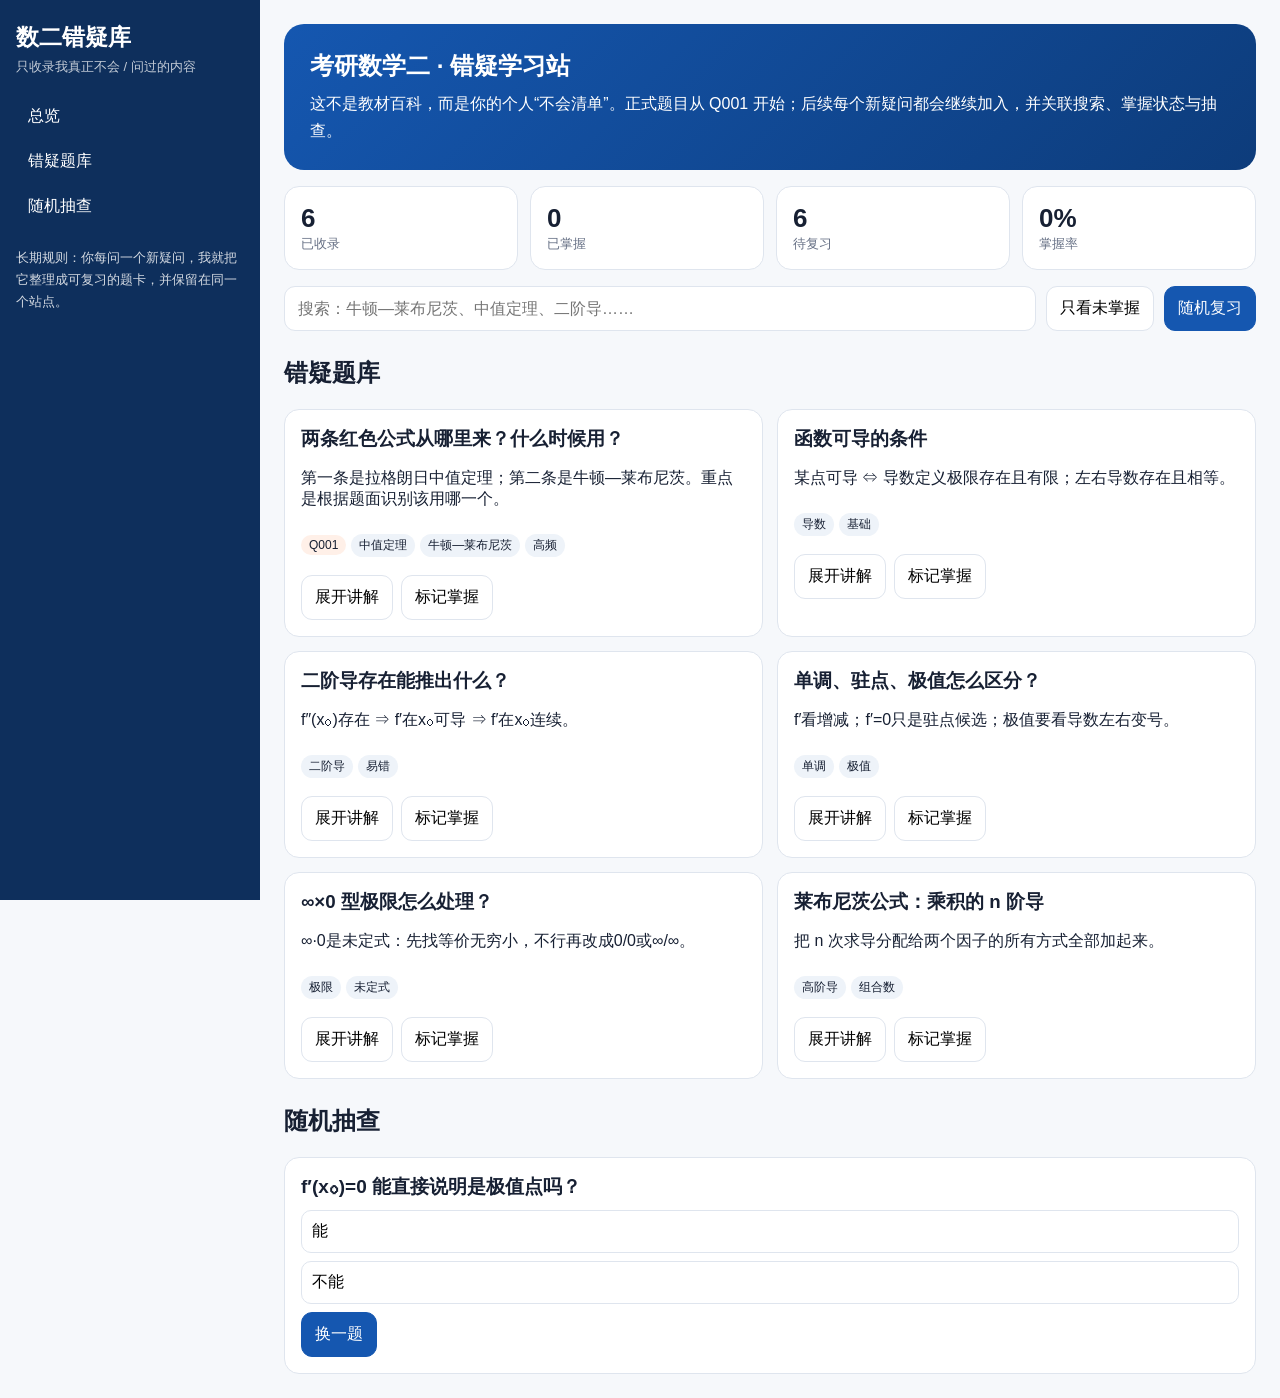
==== math2-study-site/index.html @ a8d58d40 "Add Math II study site: index.html" ====
<!doctype html>
<html lang="zh-CN">
<head>
<meta charset="utf-8">
<meta name="viewport" content="width=device-width,initial-scale=1">
<title>数二错疑库｜考研数学二</title>
<style>
:root{--bg:#f6f8fb;--card:#fff;--ink:#172033;--muted:#667085;--line:#dfe5ee;--blue:#1557b0;--blue2:#0d3c7b;--green:#167a55;--warn:#fff7e8}
*{box-sizing:border-box}html{scroll-behavior:smooth}body{margin:0;background:var(--bg);color:var(--ink);font-family:-apple-system,BlinkMacSystemFont,"Segoe UI","PingFang SC","Microsoft YaHei",Arial,sans-serif}
button,input{font:inherit}.app{display:grid;grid-template-columns:260px 1fr;min-height:100vh}.side{background:#0e2f5c;color:#fff;padding:22px 16px;position:sticky;top:0;height:100vh}
.brand{font-size:23px;font-weight:900}.sub{opacity:.75;font-size:13px;margin:5px 0 20px}.nav{display:block;width:100%;border:0;border-radius:10px;padding:10px 12px;margin:4px 0;background:transparent;color:#fff;text-align:left;cursor:pointer}.nav:hover{background:#ffffff18}
.main{max-width:1180px;width:100%;padding:24px;margin:auto}.hero{background:linear-gradient(135deg,var(--blue),var(--blue2));color:#fff;padding:26px;border-radius:20px}.hero h1{margin:0 0 8px}.hero p{margin:0;line-height:1.7}
.stats{display:grid;grid-template-columns:repeat(4,1fr);gap:12px;margin:16px 0}.stat,.card,.quiz{background:#fff;border:1px solid var(--line);border-radius:15px;padding:16px}.stat b{display:block;font-size:26px}.stat span,.muted{color:var(--muted);font-size:13px}
.tools{display:grid;grid-template-columns:1fr auto auto;gap:10px;margin:16px 0}.search,.btn{border:1px solid var(--line);border-radius:11px;background:#fff;padding:11px 13px}.btn{cursor:pointer}.btn.primary{background:var(--blue);color:#fff;border-color:var(--blue)}
.grid{display:grid;grid-template-columns:repeat(2,minmax(0,1fr));gap:14px}.card h3{margin:0 0 8px}.badge{display:inline-block;padding:3px 8px;margin:8px 5px 8px 0;border-radius:999px;background:#eef3f9;font-size:12px}.badge.q{background:#fff0e8}.detail{display:none;border-top:1px dashed var(--line);margin-top:12px;padding-top:12px;line-height:1.75}.detail.open{display:block}
.formula{background:#fbfcfe;border:1px solid var(--line);border-radius:11px;padding:13px;text-align:center;font-family:"Times New Roman",serif;font-size:21px;margin:10px 0;overflow:auto}.call{background:#f8fafc;border:1px solid var(--line);border-radius:11px;padding:12px;margin:10px 0}.exam{background:var(--warn)}
.actions{display:flex;gap:8px;flex-wrap:wrap;margin-top:10px}.mastered{border-color:#a9d7c4;background:#eef9f4}.section{margin-top:26px}.quizopt{display:block;width:100%;text-align:left;margin:8px 0;padding:10px;border:1px solid var(--line);border-radius:10px;background:#fff}.good{background:#eef9f4!important}.bad{background:#fff0ef!important}.hide{display:none}
@media(max-width:900px){.app{grid-template-columns:1fr}.side{position:relative;height:auto}.grid{grid-template-columns:1fr}.stats{grid-template-columns:repeat(2,1fr)}.tools{grid-template-columns:1fr 1fr}.search{grid-column:1/-1}}
</style>
</head>
<body>
<div class="app">
<aside class="side">
<div class="brand">数二错疑库</div>
<div class="sub">只收录我真正不会 / 问过的内容</div>
<button class="nav" onclick="go('top')">总览</button>
<button class="nav" onclick="go('bank')">错疑题库</button>
<button class="nav" onclick="go('quiz')">随机抽查</button>
<div style="margin-top:20px;font-size:13px;line-height:1.7;opacity:.82">长期规则：你每问一个新疑问，我就把它整理成可复习的题卡，并保留在同一个站点。</div>
</aside>
<main class="main">
<section id="top" class="hero">
<h1>考研数学二 · 错疑学习站</h1>
<p>这不是教材百科，而是你的个人“不会清单”。正式题目从 Q001 开始；后续每个新疑问都会继续加入，并关联搜索、掌握状态与抽查。</p>
</section>

<div class="stats">
<div class="stat"><b id="all">0</b><span>已收录</span></div>
<div class="stat"><b id="done">0</b><span>已掌握</span></div>
<div class="stat"><b id="todo">0</b><span>待复习</span></div>
<div class="stat"><b id="rate">0%</b><span>掌握率</span></div>
</div>

<div class="tools">
<input id="search" class="search" placeholder="搜索：牛顿—莱布尼茨、中值定理、二阶导……">
<button id="reviewBtn" class="btn">只看未掌握</button>
<button class="btn primary" onclick="randomReview()">随机复习</button>
</div>

<section id="bank" class="section">
<h2>错疑题库</h2>
<div id="grid" class="grid"></div>
</section>

<section id="quiz" class="section">
<h2>随机抽查</h2>
<div class="quiz">
<div id="qq" style="font-size:19px;font-weight:800;margin-bottom:10px"></div>
<div id="opts"></div>
<button class="btn primary" onclick="newQuiz()">换一题</button>
<div id="explain" class="call hide"></div>
</div>
</section>
</main>
</div>

<script>
var topics=[
{id:"q001",qno:"Q001",title:"两条红色公式从哪里来？什么时候用？",tags:["中值定理","牛顿—莱布尼茨","高频"],summary:"第一条是拉格朗日中值定理；第二条是牛顿—莱布尼茨。重点是根据题面识别该用哪一个。",detail:
'<div class="call exam"><b>原始疑问：</b>红色字体的两个公式是什么？我忘记它们从哪里来的了。</div>'+
'<h4>① 拉格朗日中值定理</h4>'+
'<div class="formula">f(b)-f(a)=f′(ξ)(b-a)， ξ∈(a,b)</div>'+
'<div class="formula">[f(b)-f(a)]/(b-a)=f′(ξ)</div>'+
'<div class="call"><b>人话：</b>整段的平均变化率，等于中间某一点的瞬时变化率。几何上就是某一点切线与两端点割线平行。</div>'+
'<div class="call"><b>考场信号：</b>出现“存在 ξ”“平均变化率”“证明不等式”“导数估计”时优先想到它。</div>'+
'<h4>② 牛顿—莱布尼茨公式</h4>'+
'<div class="formula">f(b)-f(a)=∫ₐᵇ f′(t)dt</div>'+
'<div class="call"><b>人话：</b>把每一点的瞬时变化率一路累加，就是原函数总共变化了多少。</div>'+
'<div class="call"><b>图像语言：</b>f′(x) 图像与 x 轴之间的带符号面积 = f 的函数值变化量。轴上方算正，轴下方算负。</div>'+
'<h4>③ 为什么原题主要用第二条？</h4>'+
'<p>因为题目给的是 f′(x) 图像、三个区域面积和一个 f 的函数值。看到“导数图像 + 面积 + 一个 f 值”，第一反应就是牛顿—莱布尼茨。</p>'+
'<div class="formula">f(1)=1-3=-2</div><div class="formula">f(3)=-2+4=2</div><div class="formula">f(4)=2-2=0</div>'+
'<div class="call exam"><b>考场一眼识别：</b>“存在 ξ / 平均斜率” → 拉格朗日；“f′ 图像 + 面积 + 一个 f 值” → 牛顿—莱布尼茨。</div>'+
'<details class="call"><summary><b>30 秒自测</b></summary><p>若 ∫₁³f′(x)dx=4，且 f(1)=-2，则 f(3)=？</p><p><b>答案：</b>2，因为 f(3)-f(1)=4。</p></details>'},
{id:"derivative",title:"函数可导的条件",tags:["导数","基础"],summary:"某点可导 ⇔ 导数定义极限存在且有限；左右导数存在且相等。",detail:'<div class="formula">f′(x₀)=lim[x→x₀] (f(x)-f(x₀))/(x-x₀)</div><div class="call"><b>关系：</b>可导 ⇒ 连续；连续不一定可导。</div>'},
{id:"second",title:"二阶导存在能推出什么？",tags:["二阶导","易错"],summary:"f″(x₀)存在 ⇒ f′在x₀可导 ⇒ f′在x₀连续。",detail:'<div class="formula">f″存在 → f′可导 → f′连续</div><div class="call exam"><b>别多推：</b>这不等于 f″连续。</div>'},
{id:"extrema",title:"单调、驻点、极值怎么区分？",tags:["单调","极值"],summary:"f′看增减；f′=0只是驻点候选；极值要看导数左右变号。",detail:'<div class="formula">f′>0 → 递增　　f′<0 → 递减</div><div class="formula">+→− → 极大　　−→+ → 极小</div>'},
{id:"limit",title:"∞×0 型极限怎么处理？",tags:["极限","未定式"],summary:"∞·0是未定式：先找等价无穷小，不行再改成0/0或∞/∞。",detail:'<div class="formula">ln(1+t) ~ t　(t→0)</div><div class="call">常见路线：等价无穷小 → 改分式 → 洛必达。</div>'},
{id:"leibniz",title:"莱布尼茨公式：乘积的 n 阶导",tags:["高阶导","组合数"],summary:"把 n 次求导分配给两个因子的所有方式全部加起来。",detail:'<div class="formula">(uv)⁽ⁿ⁾=Σ Cₙᵏ u⁽ᵏ⁾v⁽ⁿ⁻ᵏ⁾</div><div class="call">Cₙᵏ表示 n 次求导里选 k 次作用在一个因子上。</div>'}
];

var quizBank=[
{q:"给出 f′ 图像和面积，想求 f(b)-f(a)，优先想到？",o:["拉格朗日中值定理","牛顿—莱布尼茨","洛必达","泰勒"],a:1,e:"f(b)-f(a)=∫ₐᵇf′(t)dt。"},
{q:"f″(x₀)存在，可以推出？",o:["f″在x₀连续","f′在x₀连续","附近一定有极值","f″附近同号"],a:1,e:"因为 f″存在就是 f′可导，而可导 ⇒ 连续。"},
{q:"f′(x₀)=0 能直接说明是极值点吗？",o:["能","不能"],a:1,e:"不能，只能先列为驻点候选，还要看左右变号。"}
];

var key="math2_mastered_v1";
var mastered=JSON.parse(localStorage.getItem(key)||"{}");
var onlyReview=false;

function go(id){document.getElementById(id).scrollIntoView({behavior:"smooth"});}
function updateStats(){
var n=topics.length,m=topics.filter(function(t){return mastered[t.id]}).length;
document.getElementById("all").textContent=n;document.getElementById("done").textContent=m;document.getElementById("todo").textContent=n-m;document.getElementById("rate").textContent=Math.round(m/n*100)+"%";
}
function render(){
var q=document.getElementById("search").value.trim().toLowerCase(),g=document.getElementById("grid");g.innerHTML="";
topics.filter(function(t){var h=(t.title+" "+t.summary+" "+t.tags.join(" ")).toLowerCase();return(!q||h.indexOf(q)>=0)&&(!onlyReview||!mastered[t.id]);}).forEach(function(t){
var a=document.createElement("article");a.className="card"+(mastered[t.id]?" mastered":"");a.id=t.id;
var badges=(t.qno?'<span class="badge q">'+t.qno+'</span>':"")+t.tags.map(function(x){return '<span class="badge">'+x+'</span>';}).join("");
a.innerHTML='<h3>'+t.title+'</h3><p>'+t.summary+'</p><div>'+badges+'</div><div class="actions"><button class="btn exp">展开讲解</button><button class="btn mark">'+(mastered[t.id]?"✓ 已掌握":"标记掌握")+'</button></div><div class="detail">'+t.detail+'</div>';
a.querySelector(".exp").onclick=function(){var d=a.querySelector(".detail");d.classList.toggle("open");this.textContent=d.classList.contains("open")?"收起":"展开讲解";};
a.querySelector(".mark").onclick=function(){mastered[t.id]=!mastered[t.id];localStorage.setItem(key,JSON.stringify(mastered));render();updateStats();};
g.appendChild(a);
});
}
document.getElementById("search").oninput=render;
document.getElementById("reviewBtn").onclick=function(){onlyReview=!onlyReview;this.textContent=onlyReview?"显示全部":"只看未掌握";render();};
function randomReview(){var p=topics.filter(function(t){return !mastered[t.id]});if(!p.length)p=topics;var t=p[Math.floor(Math.random()*p.length)];document.getElementById("search").value=t.title;onlyReview=false;document.getElementById("reviewBtn").textContent="只看未掌握";render();setTimeout(function(){var el=document.getElementById(t.id);if(el){el.scrollIntoView({behavior:"smooth",block:"center"});el.querySelector(".detail").classList.add("open");}},80);}
function newQuiz(){var x=quizBank[Math.floor(Math.random()*quizBank.length)],q=document.getElementById("qq"),o=document.getElementById("opts"),e=document.getElementById("explain");q.textContent=x.q;o.innerHTML="";e.classList.add("hide");x.o.forEach(function(v,i){var b=document.createElement("button");b.className="quizopt";b.textContent=v;b.onclick=function(){Array.prototype.forEach.call(o.children,function(c){c.disabled=true});b.classList.add(i===x.a?"good":"bad");if(i!==x.a)o.children[x.a].classList.add("good");e.textContent=x.e;e.classList.remove("hide");};o.appendChild(b);});}
updateStats();render();newQuiz();
</script>
</body>
</html>
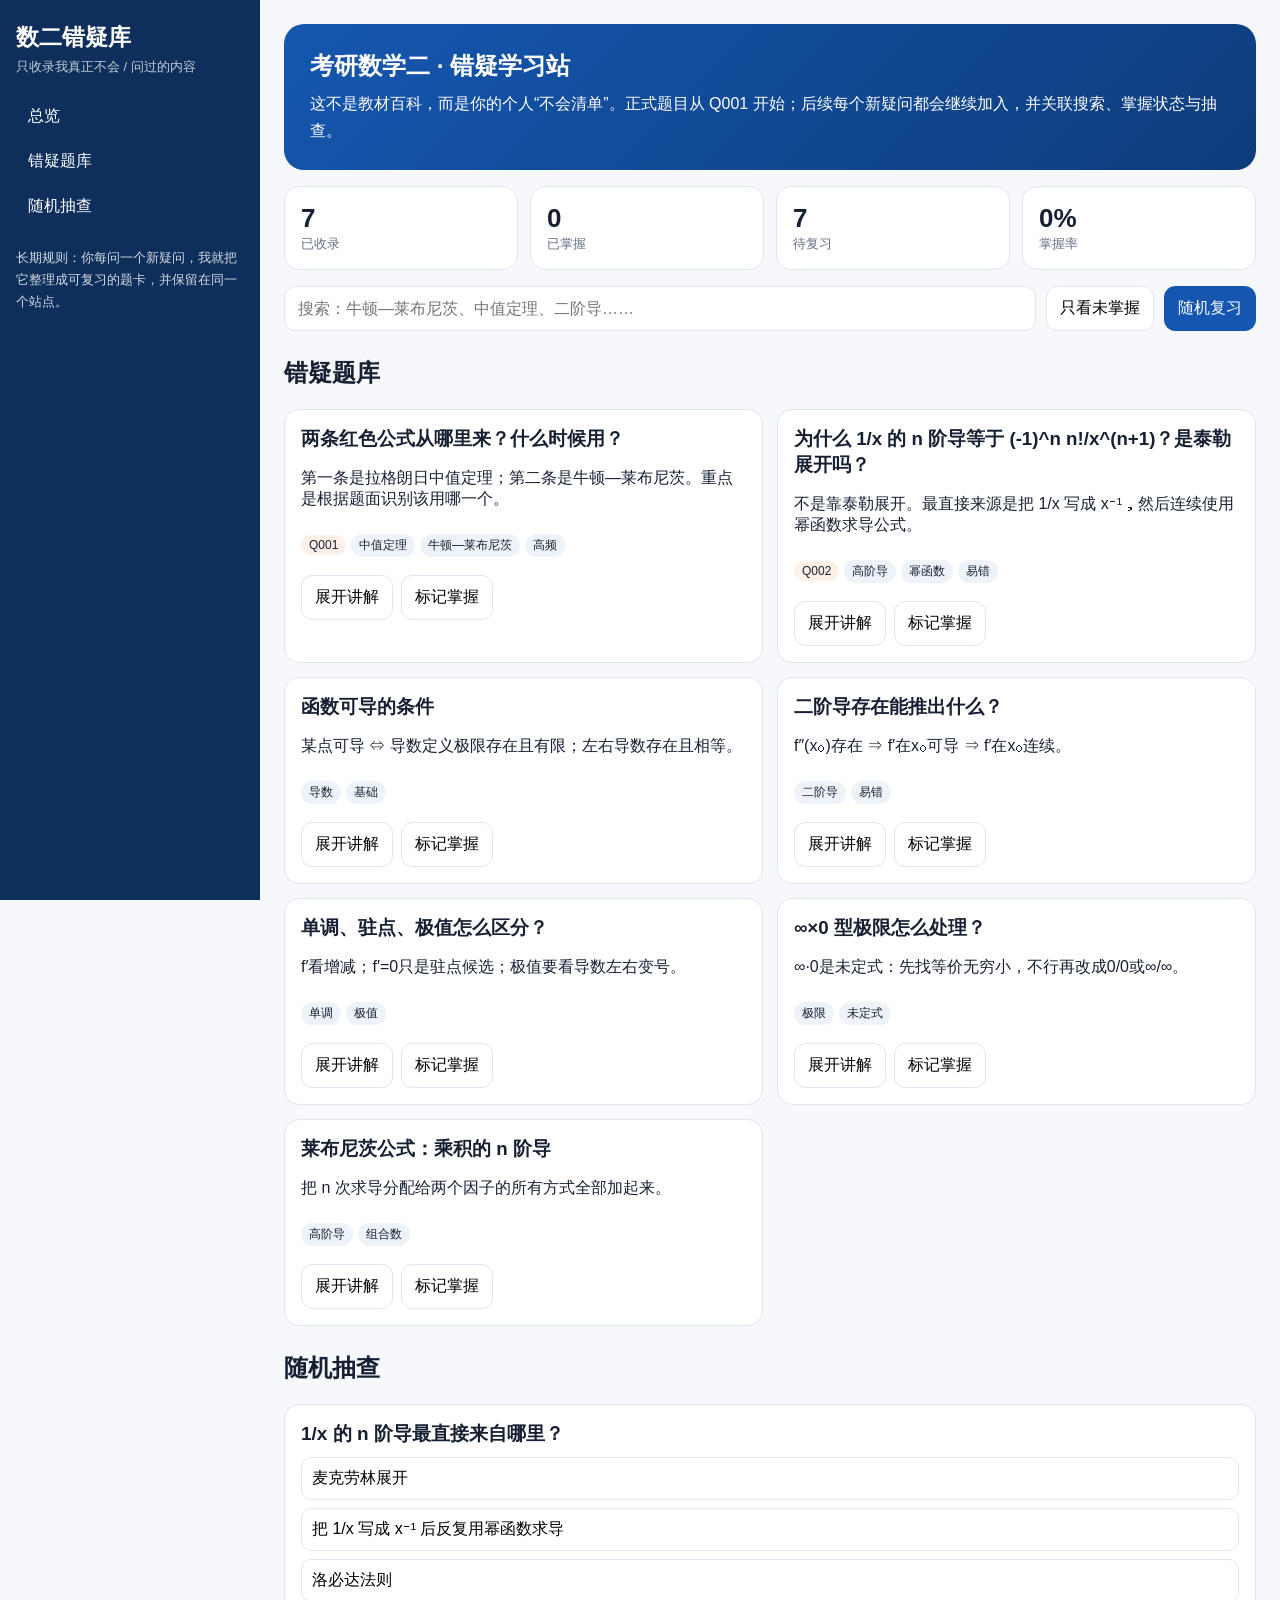
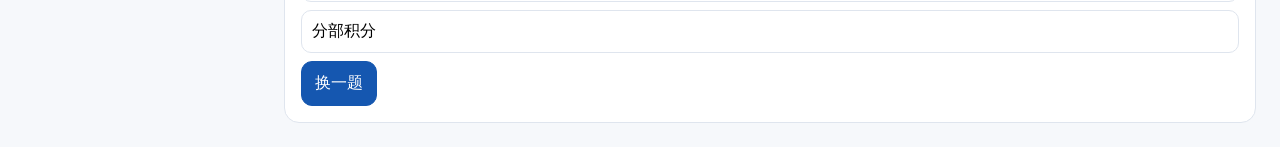
==== commit 7deb5e5a: "Add Q002: nth derivative of reciprocal functions" ====
--- a/math2-study-site/index.html
+++ b/math2-study-site/index.html
@@ -13,9 +13,9 @@
 .stats{display:grid;grid-template-columns:repeat(4,1fr);gap:12px;margin:16px 0}.stat,.card,.quiz{background:#fff;border:1px solid var(--line);border-radius:15px;padding:16px}.stat b{display:block;font-size:26px}.stat span,.muted{color:var(--muted);font-size:13px}
 .tools{display:grid;grid-template-columns:1fr auto auto;gap:10px;margin:16px 0}.search,.btn{border:1px solid var(--line);border-radius:11px;background:#fff;padding:11px 13px}.btn{cursor:pointer}.btn.primary{background:var(--blue);color:#fff;border-color:var(--blue)}
 .grid{display:grid;grid-template-columns:repeat(2,minmax(0,1fr));gap:14px}.card h3{margin:0 0 8px}.badge{display:inline-block;padding:3px 8px;margin:8px 5px 8px 0;border-radius:999px;background:#eef3f9;font-size:12px}.badge.q{background:#fff0e8}.detail{display:none;border-top:1px dashed var(--line);margin-top:12px;padding-top:12px;line-height:1.75}.detail.open{display:block}
-.formula{background:#fbfcfe;border:1px solid var(--line);border-radius:11px;padding:13px;text-align:center;font-family:"Times New Roman",serif;font-size:21px;margin:10px 0;overflow:auto}.call{background:#f8fafc;border:1px solid var(--line);border-radius:11px;padding:12px;margin:10px 0}.exam{background:var(--warn)}
+.formula{background:#fbfcfe;border:1px solid var(--line);border-radius:11px;padding:13px;text-align:center;font-family:"Times New Roman",serif;font-size:21px;margin:10px 0;overflow:auto}.frac{display:inline-grid;grid-template-rows:auto auto;vertical-align:middle;text-align:center;line-height:1.1;margin:0 3px}.frac>span:first-child{border-bottom:1.5px solid currentColor;padding:0 5px 2px}.frac>span:last-child{padding:2px 5px 0}.ladder{display:grid;grid-template-columns:repeat(4,1fr);gap:8px;margin:12px 0}.step{background:#fbfcfe;border:1px solid var(--line);border-radius:10px;padding:10px;text-align:center}.miniopts{display:flex;gap:8px;flex-wrap:wrap;margin:10px 0}.miniopts button{border:1px solid var(--line);background:#fff;border-radius:9px;padding:8px 10px;cursor:pointer}.answerbox{margin-top:8px;padding:10px;border-radius:9px;background:#f8fafc;border:1px solid var(--line)}.call{background:#f8fafc;border:1px solid var(--line);border-radius:11px;padding:12px;margin:10px 0}.exam{background:var(--warn)}
 .actions{display:flex;gap:8px;flex-wrap:wrap;margin-top:10px}.mastered{border-color:#a9d7c4;background:#eef9f4}.section{margin-top:26px}.quizopt{display:block;width:100%;text-align:left;margin:8px 0;padding:10px;border:1px solid var(--line);border-radius:10px;background:#fff}.good{background:#eef9f4!important}.bad{background:#fff0ef!important}.hide{display:none}
-@media(max-width:900px){.app{grid-template-columns:1fr}.side{position:relative;height:auto}.grid{grid-template-columns:1fr}.stats{grid-template-columns:repeat(2,1fr)}.tools{grid-template-columns:1fr 1fr}.search{grid-column:1/-1}}
+@media(max-width:900px){.ladder{grid-template-columns:repeat(2,1fr)}.app{grid-template-columns:1fr}.side{position:relative;height:auto}.grid{grid-template-columns:1fr}.stats{grid-template-columns:repeat(2,1fr)}.tools{grid-template-columns:1fr 1fr}.search{grid-column:1/-1}}
 </style>
 </head>
 <body>
@@ -82,6 +82,33 @@
 '<div class="formula">f(1)=1-3=-2</div><div class="formula">f(3)=-2+4=2</div><div class="formula">f(4)=2-2=0</div>'+
 '<div class="call exam"><b>考场一眼识别：</b>“存在 ξ / 平均斜率” → 拉格朗日；“f′ 图像 + 面积 + 一个 f 值” → 牛顿—莱布尼茨。</div>'+
 '<details class="call"><summary><b>30 秒自测</b></summary><p>若 ∫₁³f′(x)dx=4，且 f(1)=-2，则 f(3)=？</p><p><b>答案：</b>2，因为 f(3)-f(1)=4。</p></details>'},
+{id:"q002",qno:"Q002",title:"为什么 1/x 的 n 阶导等于 (-1)^n n!/x^(n+1)？是泰勒展开吗？",tags:["高阶导","幂函数","易错"],summary:"不是靠泰勒展开。最直接来源是把 1/x 写成 x⁻¹，然后连续使用幂函数求导公式。",detail:
+'<div class="call exam"><b>原始疑问：</b>教材里 \(1/x\) 的高阶导为什么直接写成 \((-1)^n n!/x^{n+1}\)？是不是从泰勒展开来的？</div>'+
+'<div class="call"><b>先给结论：</b>不是。这一题最直接、最应该掌握的来源是<b>幂函数反复求导</b>。泰勒展开能和它联系起来，但这里没必要用泰勒。</div>'+
+'<h4>① 先把分式改写成幂</h4>'+
+'<div class="formula"><span class="frac"><span>1</span><span>x</span></span> = x<sup>−1</sup></div>'+
+'<p>然后只用你已经学过的幂函数求导：</p>'+
+'<div class="formula">(x<sup>m</sup>)′ = m x<sup>m−1</sup></div>'+
+'<h4>② 连续求 3 次，规律自己就出来了</h4>'+
+'<div class="ladder"><div class="step"><b>原函数</b><br>x<sup>−1</sup></div><div class="step"><b>1 阶</b><br>−x<sup>−2</sup></div><div class="step"><b>2 阶</b><br>2x<sup>−3</sup></div><div class="step"><b>3 阶</b><br>−6x<sup>−4</sup></div></div>'+
+'<p>你观察两件事：</p>'+
+'<div class="call"><b>系数：</b>−1，2，−6，24，… = \((-1)^n n!\)<br><b>x 的次数：</b>−1，−2，−3，−4，… = \(-(n+1)\)</div>'+
+'<h4>③ 所以 n 阶导就是</h4>'+
+'<div class="formula">(<span class="frac"><span>1</span><span>x</span></span>)<sup>(n)</sup> = (−1)(−2)…(−n)x<sup>−(n+1)</sup> = (−1)<sup>n</sup><span class="frac"><span>n!</span><span>x<sup>n+1</sup></span></span></div>'+
+'<div class="call exam"><b>考场记法：</b>看到 \(1/x\)，不要想泰勒，先想 \(x^{-1}\)；每求一次导数，系数再乘一个负整数，分母的 x 次数加 1。</div>'+
+'<h4>④ 那教材里的 1/(1−x) 呢？</h4>'+
+'<div class="formula"><span class="frac"><span>1</span><span>1−x</span></span> = (1−x)<sup>−1</sup></div>'+
+'<p>第一次求导时：外层幂函数给一个负号，内层 \(1−x\) 的导数又给一个负号，两个负号抵消，所以从头到尾都是正的：</p>'+
+'<div class="ladder"><div class="step">1 阶：<br>(1−x)<sup>−2</sup></div><div class="step">2 阶：<br>2(1−x)<sup>−3</sup></div><div class="step">3 阶：<br>6(1−x)<sup>−4</sup></div><div class="step">n 阶：<br><span class="frac"><span>n!</span><span>(1−x)<sup>n+1</sup></span></span></div></div>'+
+'<p>所以原题先做部分分式：</p>'+
+'<div class="formula"><span class="frac"><span>1</span><span>x(1−x)</span></span> = <span class="frac"><span>1</span><span>x</span></span> + <span class="frac"><span>1</span><span>1−x</span></span></div>'+
+'<p>再分别求 n 阶导，最后相加：</p>'+
+'<div class="formula">y<sup>(n)</sup> = (−1)<sup>n</sup><span class="frac"><span>n!</span><span>x<sup>n+1</sup></span></span> + <span class="frac"><span>n!</span><span>(1−x)<sup>n+1</sup></span></span></div>'+
+'<h4>⑤ 和泰勒展开到底什么关系？</h4>'+
+'<div class="call"><b>可以联系，但不是这里的来源。</b><br>例如 \(1/(1−x)\) 在 \(|x|<1\) 时确实能展开成几何级数，并由系数读出各阶导数；但 \(1/x\) 在 x=0 处本身都没有定义，所以根本不存在以 0 为中心的麦克劳林展开。考研这里应优先用“幂函数反复求导”。</div>'+
+'<div class="call exam"><b>一眼识别：</b>分母是 x、(a±bx) 这类一次式，又要求高阶导 → 先尝试写成负幂，再找前 2～3 阶规律；复杂有理式先部分分式拆开。</div>'+
+'<div class="call"><b>30 秒自测：</b>\((1/x)^{(4)}\) 应该是哪一个？<div class="miniopts"><button onclick="q002Check(this,false)">−24/x⁵</button><button onclick="q002Check(this,true)">24/x⁵</button><button onclick="q002Check(this,false)">4!/x⁴</button></div><div id="q002ans" class="answerbox">先自己选，再看反馈。</div></div>'},
+
 {id:"derivative",title:"函数可导的条件",tags:["导数","基础"],summary:"某点可导 ⇔ 导数定义极限存在且有限；左右导数存在且相等。",detail:'<div class="formula">f′(x₀)=lim[x→x₀] (f(x)-f(x₀))/(x-x₀)</div><div class="call"><b>关系：</b>可导 ⇒ 连续；连续不一定可导。</div>'},
 {id:"second",title:"二阶导存在能推出什么？",tags:["二阶导","易错"],summary:"f″(x₀)存在 ⇒ f′在x₀可导 ⇒ f′在x₀连续。",detail:'<div class="formula">f″存在 → f′可导 → f′连续</div><div class="call exam"><b>别多推：</b>这不等于 f″连续。</div>'},
 {id:"extrema",title:"单调、驻点、极值怎么区分？",tags:["单调","极值"],summary:"f′看增减；f′=0只是驻点候选；极值要看导数左右变号。",detail:'<div class="formula">f′>0 → 递增　　f′<0 → 递减</div><div class="formula">+→− → 极大　　−→+ → 极小</div>'},
@@ -90,6 +117,7 @@
 ];
 
 var quizBank=[
+{q:"1/x 的 n 阶导最直接来自哪里？",o:["麦克劳林展开","把 1/x 写成 x⁻¹ 后反复用幂函数求导","洛必达法则","分部积分"],a:1,e:"最直接是幂函数反复求导：x⁻¹ → −x⁻² → 2x⁻³ → −6x⁻⁴ → …，得到 (−1)^n n!/x^(n+1)。"},
 {q:"给出 f′ 图像和面积，想求 f(b)-f(a)，优先想到？",o:["拉格朗日中值定理","牛顿—莱布尼茨","洛必达","泰勒"],a:1,e:"f(b)-f(a)=∫ₐᵇf′(t)dt。"},
 {q:"f″(x₀)存在，可以推出？",o:["f″在x₀连续","f′在x₀连续","附近一定有极值","f″附近同号"],a:1,e:"因为 f″存在就是 f′可导，而可导 ⇒ 连续。"},
 {q:"f′(x₀)=0 能直接说明是极值点吗？",o:["能","不能"],a:1,e:"不能，只能先列为驻点候选，还要看左右变号。"}
@@ -119,6 +147,7 @@
 document.getElementById("reviewBtn").onclick=function(){onlyReview=!onlyReview;this.textContent=onlyReview?"显示全部":"只看未掌握";render();};
 function randomReview(){var p=topics.filter(function(t){return !mastered[t.id]});if(!p.length)p=topics;var t=p[Math.floor(Math.random()*p.length)];document.getElementById("search").value=t.title;onlyReview=false;document.getElementById("reviewBtn").textContent="只看未掌握";render();setTimeout(function(){var el=document.getElementById(t.id);if(el){el.scrollIntoView({behavior:"smooth",block:"center"});el.querySelector(".detail").classList.add("open");}},80);}
 function newQuiz(){var x=quizBank[Math.floor(Math.random()*quizBank.length)],q=document.getElementById("qq"),o=document.getElementById("opts"),e=document.getElementById("explain");q.textContent=x.q;o.innerHTML="";e.classList.add("hide");x.o.forEach(function(v,i){var b=document.createElement("button");b.className="quizopt";b.textContent=v;b.onclick=function(){Array.prototype.forEach.call(o.children,function(c){c.disabled=true});b.classList.add(i===x.a?"good":"bad");if(i!==x.a)o.children[x.a].classList.add("good");e.textContent=x.e;e.classList.remove("hide");};o.appendChild(b);});}
+function q002Check(btn,ok){var box=document.getElementById("q002ans");if(!box)return;var all=btn.parentNode.querySelectorAll("button");all.forEach(function(b){b.disabled=true;});if(ok){btn.classList.add("good");box.innerHTML="<b>对。</b>四阶导的符号是正，因为 (−1)^4=1；系数 4!=24；分母次数变成 x^5。";}else{btn.classList.add("bad");box.innerHTML="<b>再看两条规律：</b>符号看 (−1)^n，分母次数看 n+1。所以 n=4 时是 +24/x^5。";}}
 updateStats();render();newQuiz();
 </script>
 </body>
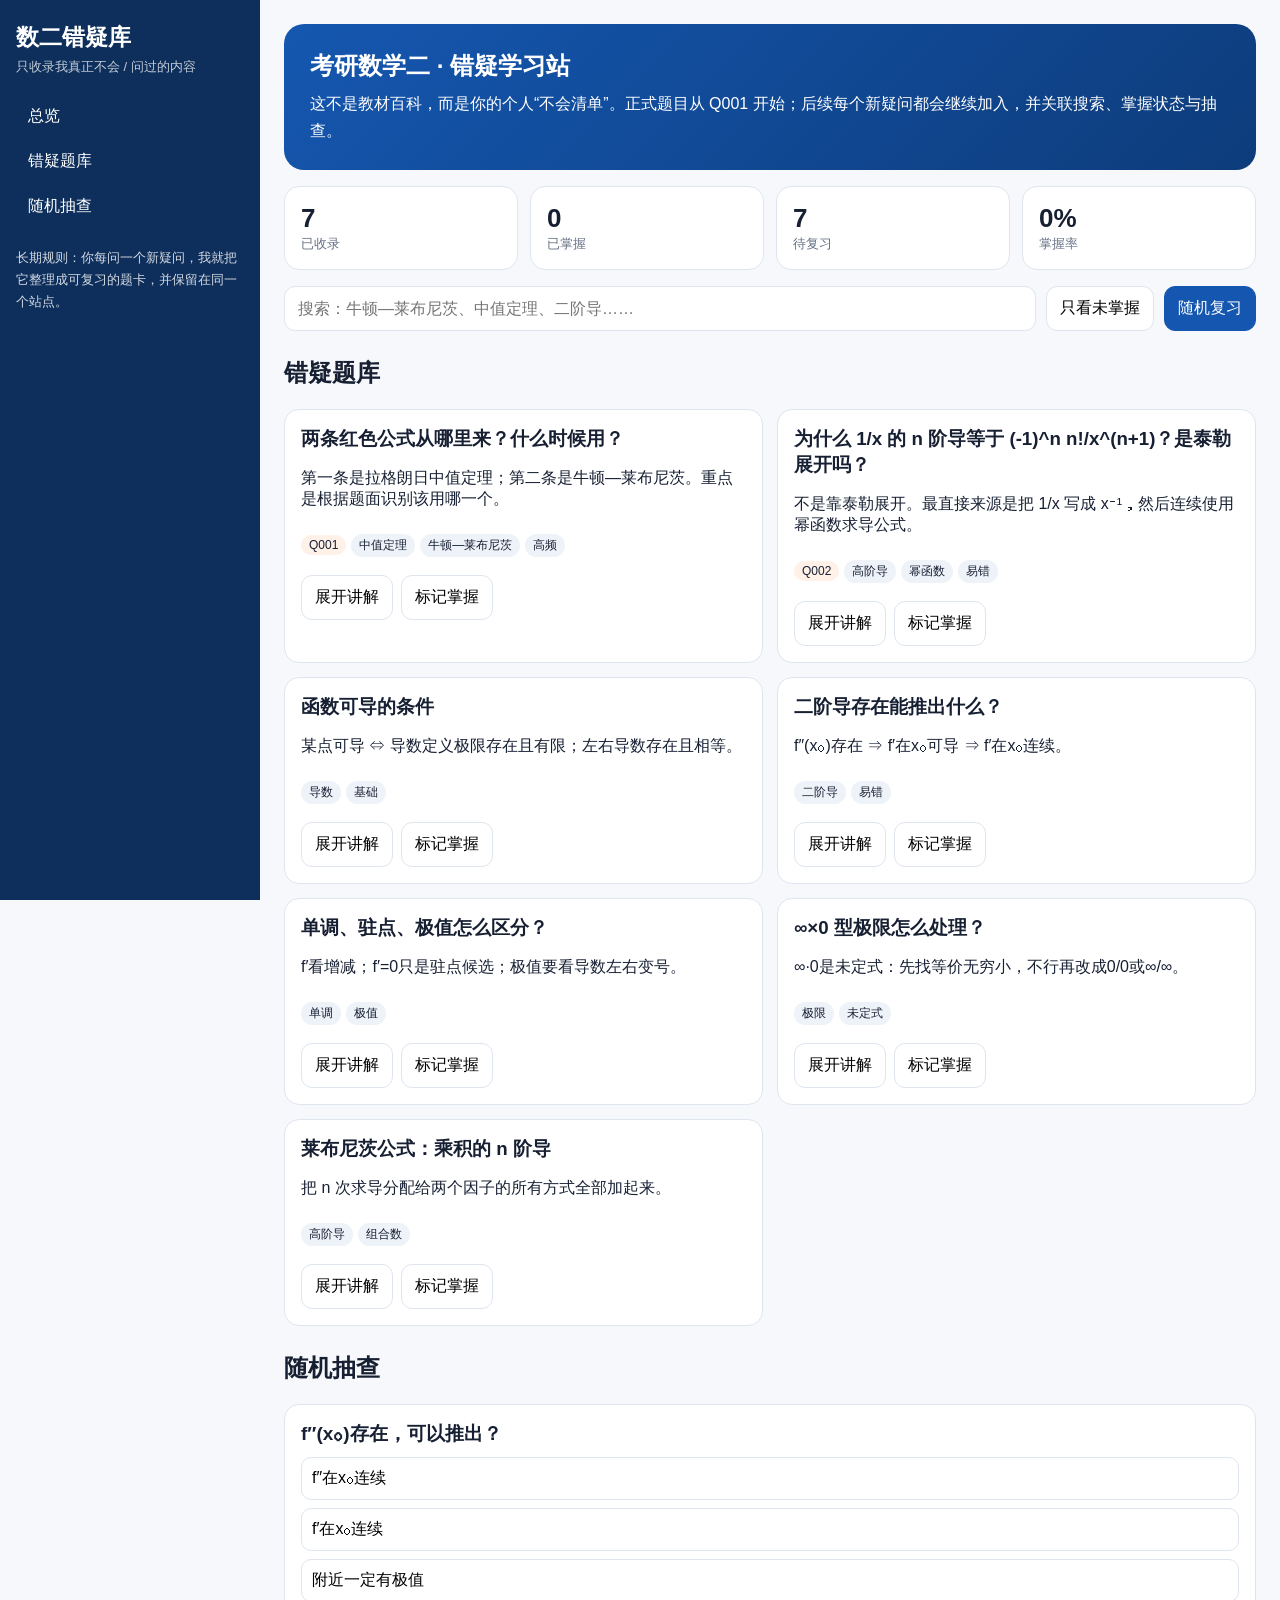
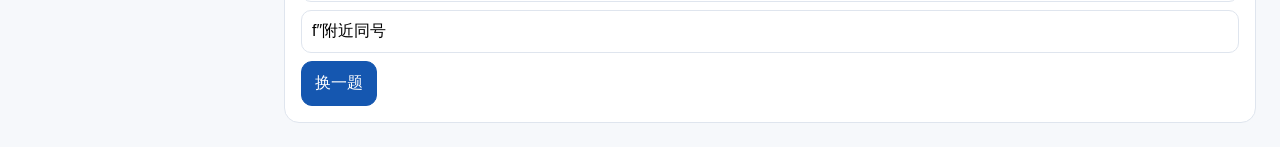
==== commit 8185f077: "Expand Q002 with exam memorization strategy" ====
--- a/math2-study-site/index.html
+++ b/math2-study-site/index.html
@@ -107,6 +107,11 @@
 '<h4>⑤ 和泰勒展开到底什么关系？</h4>'+
 '<div class="call"><b>可以联系，但不是这里的来源。</b><br>例如 \(1/(1−x)\) 在 \(|x|<1\) 时确实能展开成几何级数，并由系数读出各阶导数；但 \(1/x\) 在 x=0 处本身都没有定义，所以根本不存在以 0 为中心的麦克劳林展开。考研这里应优先用“幂函数反复求导”。</div>'+
 '<div class="call exam"><b>一眼识别：</b>分母是 x、(a±bx) 这类一次式，又要求高阶导 → 先尝试写成负幂，再找前 2～3 阶规律；复杂有理式先部分分式拆开。</div>'+
+'<h4>⑥ 考试现场到底是“归纳”还是“背”？</h4>'+
+'<div class="call exam"><b>正确策略：理解后练到接近“背出来”，但忘了也能 10 秒恢复。</b><br><br>备考时不要死背孤立公式，而是把规律练熟：<b>符号看 (−1)<sup>n</sup>，系数看 n!，分母次数看 n+1</b>。考场如果记得，就直接写；如果突然忘了，只求前 2～3 阶，立刻把规律还原出来。<br><br><b>不推荐：</b>每次考试都从零开始慢慢归纳；也不推荐只背结论、完全不知道为什么。</div>'+
+'<div class="formula">最理想状态：看到 <span class="frac"><span>1</span><span>x</span></span> → 脑中直接出现　(−1)<sup>n</sup><span class="frac"><span>n!</span><span>x<sup>n+1</sup></span></span></div>'+
+'<div class="call"><b>你真正需要“背”的只有三件事：</b><br>① 先写成 x<sup>−1</sup>；<br>② 每求一次导，指数再减 1；<br>③ 系数依次乘 −1，−2，−3，… 。<br>一般式自然就出来了。</div>'+
+'<div class="call"><b>策略自测：</b>如果考试时突然忘了公式，你应该怎么办？<div class="miniopts"><button onclick="q002Strategy(this,false)">硬猜公式</button><button onclick="q002Strategy(this,true)">先求 2～3 阶恢复规律</button><button onclick="q002Strategy(this,false)">改用泰勒展开</button></div><div id="q002strategy" class="answerbox">先选一个。</div></div>'+
 '<div class="call"><b>30 秒自测：</b>\((1/x)^{(4)}\) 应该是哪一个？<div class="miniopts"><button onclick="q002Check(this,false)">−24/x⁵</button><button onclick="q002Check(this,true)">24/x⁵</button><button onclick="q002Check(this,false)">4!/x⁴</button></div><div id="q002ans" class="answerbox">先自己选，再看反馈。</div></div>'},
 
 {id:"derivative",title:"函数可导的条件",tags:["导数","基础"],summary:"某点可导 ⇔ 导数定义极限存在且有限；左右导数存在且相等。",detail:'<div class="formula">f′(x₀)=lim[x→x₀] (f(x)-f(x₀))/(x-x₀)</div><div class="call"><b>关系：</b>可导 ⇒ 连续；连续不一定可导。</div>'},
@@ -147,6 +152,7 @@
 document.getElementById("reviewBtn").onclick=function(){onlyReview=!onlyReview;this.textContent=onlyReview?"显示全部":"只看未掌握";render();};
 function randomReview(){var p=topics.filter(function(t){return !mastered[t.id]});if(!p.length)p=topics;var t=p[Math.floor(Math.random()*p.length)];document.getElementById("search").value=t.title;onlyReview=false;document.getElementById("reviewBtn").textContent="只看未掌握";render();setTimeout(function(){var el=document.getElementById(t.id);if(el){el.scrollIntoView({behavior:"smooth",block:"center"});el.querySelector(".detail").classList.add("open");}},80);}
 function newQuiz(){var x=quizBank[Math.floor(Math.random()*quizBank.length)],q=document.getElementById("qq"),o=document.getElementById("opts"),e=document.getElementById("explain");q.textContent=x.q;o.innerHTML="";e.classList.add("hide");x.o.forEach(function(v,i){var b=document.createElement("button");b.className="quizopt";b.textContent=v;b.onclick=function(){Array.prototype.forEach.call(o.children,function(c){c.disabled=true});b.classList.add(i===x.a?"good":"bad");if(i!==x.a)o.children[x.a].classList.add("good");e.textContent=x.e;e.classList.remove("hide");};o.appendChild(b);});}
+function q002Strategy(btn,ok){var box=document.getElementById("q002strategy");if(!box)return;var all=btn.parentNode.querySelectorAll("button");all.forEach(function(b){b.disabled=true;});if(ok){btn.classList.add("good");box.innerHTML="<b>对。</b>这就是最稳的考场保险：x⁻¹ → −x⁻² → 2x⁻³，很快就能恢复符号、阶乘和分母次数三个规律。";}else{btn.classList.add("bad");box.innerHTML="<b>不推荐。</b>这题最稳的是先求 2～3 阶恢复规律，不需要绕去泰勒，也不要凭记忆硬猜。";}}
 function q002Check(btn,ok){var box=document.getElementById("q002ans");if(!box)return;var all=btn.parentNode.querySelectorAll("button");all.forEach(function(b){b.disabled=true;});if(ok){btn.classList.add("good");box.innerHTML="<b>对。</b>四阶导的符号是正，因为 (−1)^4=1；系数 4!=24；分母次数变成 x^5。";}else{btn.classList.add("bad");box.innerHTML="<b>再看两条规律：</b>符号看 (−1)^n，分母次数看 n+1。所以 n=4 时是 +24/x^5。";}}
 updateStats();render();newQuiz();
 </script>
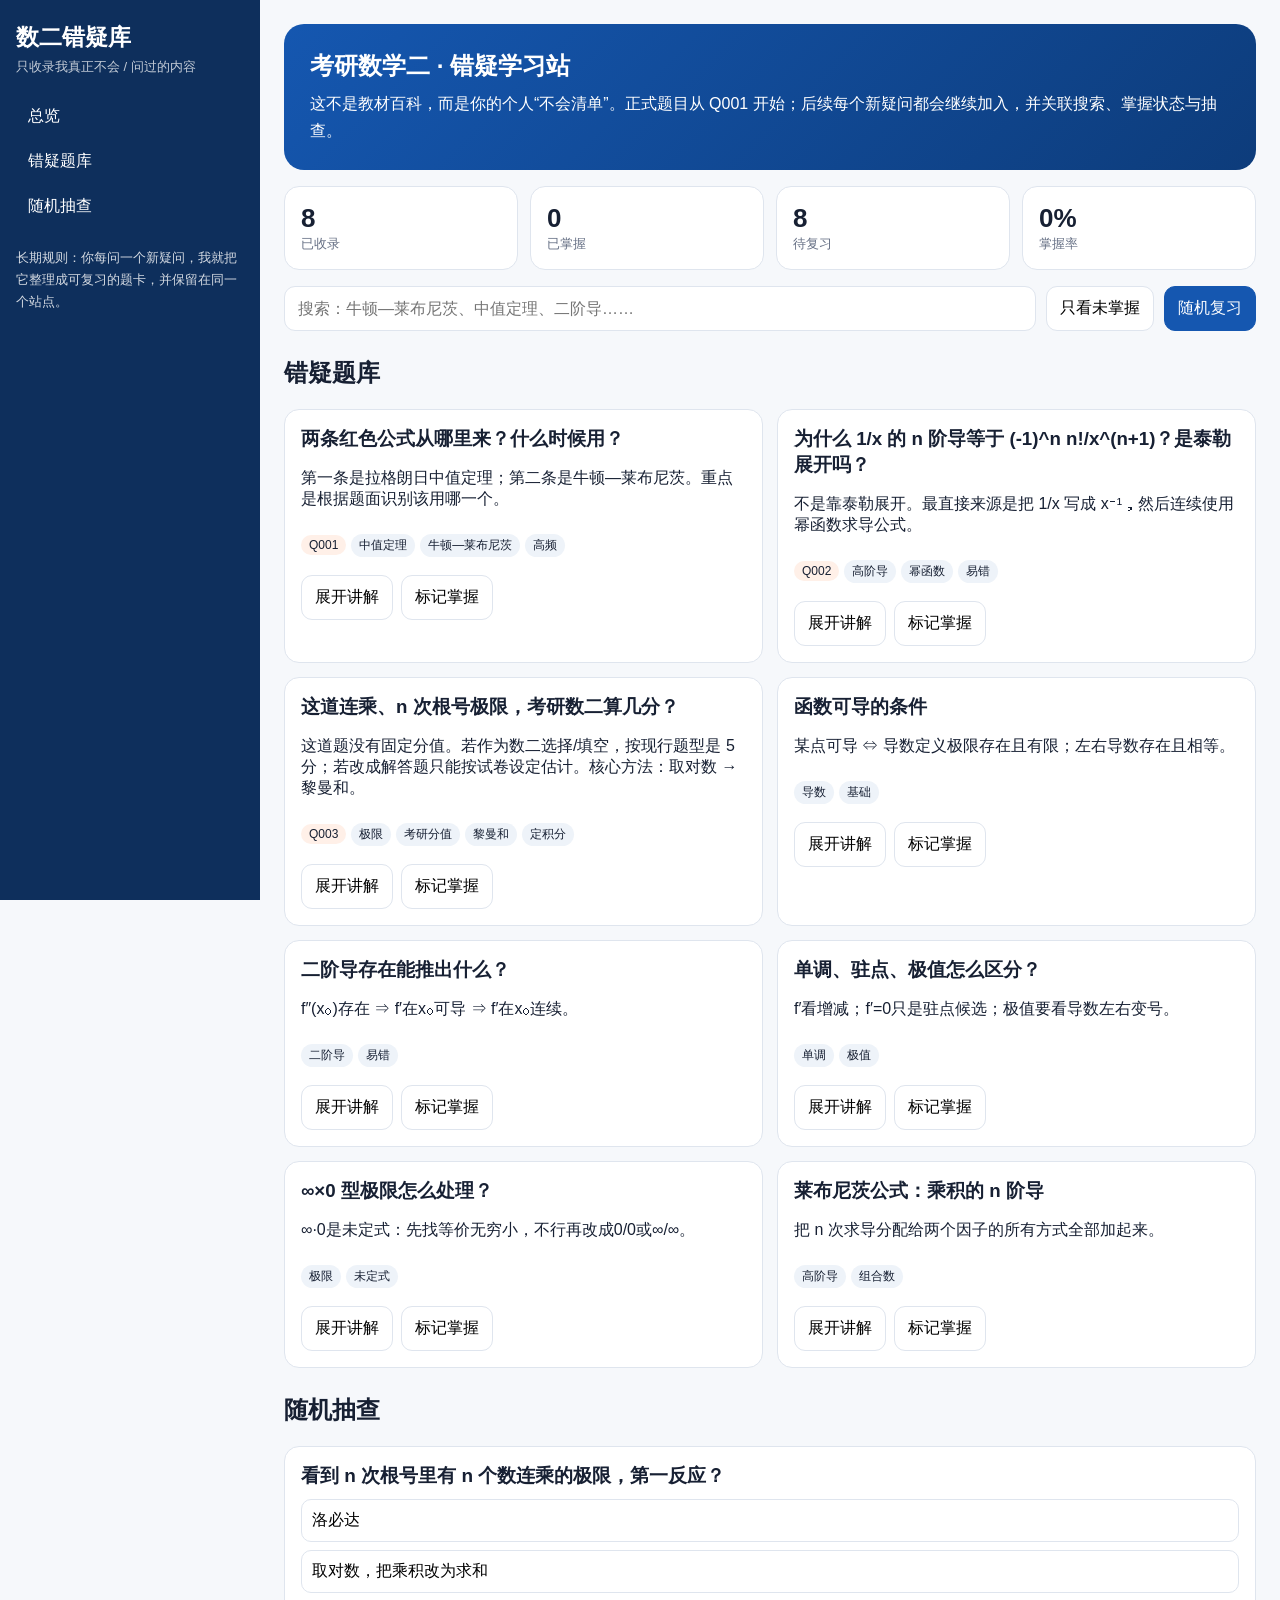
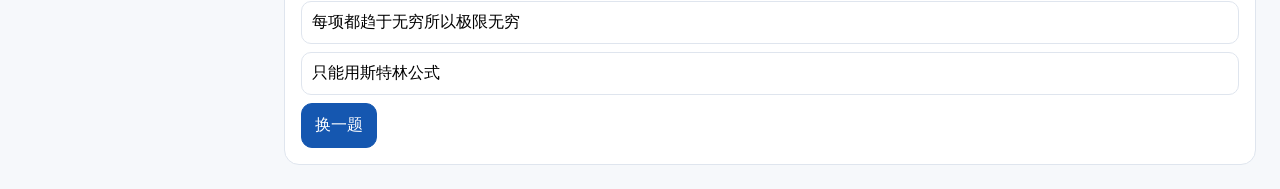
==== commit 51c5337f: "Add Q003 exam-score estimate with Riemann-sum visualization" ====
--- a/math2-study-site/index.html
+++ b/math2-study-site/index.html
@@ -16,6 +16,7 @@
 .formula{background:#fbfcfe;border:1px solid var(--line);border-radius:11px;padding:13px;text-align:center;font-family:"Times New Roman",serif;font-size:21px;margin:10px 0;overflow:auto}.frac{display:inline-grid;grid-template-rows:auto auto;vertical-align:middle;text-align:center;line-height:1.1;margin:0 3px}.frac>span:first-child{border-bottom:1.5px solid currentColor;padding:0 5px 2px}.frac>span:last-child{padding:2px 5px 0}.ladder{display:grid;grid-template-columns:repeat(4,1fr);gap:8px;margin:12px 0}.step{background:#fbfcfe;border:1px solid var(--line);border-radius:10px;padding:10px;text-align:center}.miniopts{display:flex;gap:8px;flex-wrap:wrap;margin:10px 0}.miniopts button{border:1px solid var(--line);background:#fff;border-radius:9px;padding:8px 10px;cursor:pointer}.answerbox{margin-top:8px;padding:10px;border-radius:9px;background:#f8fafc;border:1px solid var(--line)}.call{background:#f8fafc;border:1px solid var(--line);border-radius:11px;padding:12px;margin:10px 0}.exam{background:var(--warn)}
 .actions{display:flex;gap:8px;flex-wrap:wrap;margin-top:10px}.mastered{border-color:#a9d7c4;background:#eef9f4}.section{margin-top:26px}.quizopt{display:block;width:100%;text-align:left;margin:8px 0;padding:10px;border:1px solid var(--line);border-radius:10px;background:#fff}.good{background:#eef9f4!important}.bad{background:#fff0ef!important}.hide{display:none}
 @media(max-width:900px){.ladder{grid-template-columns:repeat(2,1fr)}.app{grid-template-columns:1fr}.side{position:relative;height:auto}.grid{grid-template-columns:1fr}.stats{grid-template-columns:repeat(2,1fr)}.tools{grid-template-columns:1fr 1fr}.search{grid-column:1/-1}}
+.q003-score{display:grid;grid-template-columns:repeat(2,minmax(0,1fr));gap:12px;margin:16px 0}.q003-metric{padding:18px;border-radius:14px;background:linear-gradient(135deg,#edf5ff,#f8fbff);border:1px solid #ccdff9}.q003-metric:nth-child(2){background:#f9fafc;border-color:#dfe5ee}.q003-score-big{font-size:38px;font-weight:850;color:#124b9b;line-height:1.2}.q003-score-big small{font-size:17px}.q003-score-big.secondary{font-size:30px;color:#31445e}.q003-metric strong{display:block;margin:8px 0}.q003-metric p{font-size:15px;color:#4b5567;line-height:1.65;margin-bottom:0}.q003-lesson .formula math{font-size:22px;max-width:100%}.q003-solution summary{color:#134b93}.q003-viz{padding:15px;border:1px solid #d4deec;border-radius:14px;background:#fff;margin:12px 0}.q003-viz-top{display:flex;align-items:center;justify-content:space-between;gap:14px;flex-wrap:wrap}.q003-viz-top input{min-width:160px;flex:1;max-width:340px;accent-color:#1557b0}.q003-viz-foot{padding:9px 12px;border-radius:9px;background:#f2f6fc;font-weight:750;font-size:14px;line-height:1.6}.q003-lesson h4{font-size:19px;margin:20px 0 10px}.q003-lesson p{line-height:1.75}@media(max-width:650px){.q003-score{grid-template-columns:1fr}.q003-score-big{font-size:32px}}
 </style>
 </head>
 <body>
@@ -114,6 +115,8 @@
 '<div class="call"><b>策略自测：</b>如果考试时突然忘了公式，你应该怎么办？<div class="miniopts"><button onclick="q002Strategy(this,false)">硬猜公式</button><button onclick="q002Strategy(this,true)">先求 2～3 阶恢复规律</button><button onclick="q002Strategy(this,false)">改用泰勒展开</button></div><div id="q002strategy" class="answerbox">先选一个。</div></div>'+
 '<div class="call"><b>30 秒自测：</b>\((1/x)^{(4)}\) 应该是哪一个？<div class="miniopts"><button onclick="q002Check(this,false)">−24/x⁵</button><button onclick="q002Check(this,true)">24/x⁵</button><button onclick="q002Check(this,false)">4!/x⁴</button></div><div id="q002ans" class="answerbox">先自己选，再看反馈。</div></div>'},
 
+{id:"q003",qno:"Q003",title:"这道连乘、n 次根号极限，考研数二算几分？",tags:["极限","考研分值","黎曼和","定积分"],summary:"这道题没有固定分值。若作为数二选择/填空，按现行题型是 5 分；若改成解答题只能按试卷设定估计。核心方法：取对数 → 黎曼和。",detail:"\n<div class=\"q003-lesson\">\n  <div class=\"call exam\">\n    <b style=\"font-size:19px\">考研数学二：最可能按 5 分的填空题来练。</b><br>\n    这不是某一年的真题原题，所以<b>不能只根据题目本身断定实际分值</b>。\n  </div>\n\n  <div class=\"q003-score\">\n    <div class=\"q003-metric\">\n      <div class=\"q003-score-big\">5 <small>分</small></div>\n      <strong>选择 / 填空</strong>\n      <p>按现行数学二题型，每题 5 分。这样的独立“求一个极限”，比较适合放在填空题。</p>\n    </div>\n    <div class=\"q003-metric\">\n      <div class=\"q003-score-big secondary\">约 10–12 <small>分</small></div>\n      <strong>假如改成独立解答题</strong>\n      <p>估算，不是固定标准。这一问单独做大题稍显单薄，更可能作为解答题的一个小问。</p>\n    </div>\n  </div>\n  <div class=\"call\"><b>难度：</b>中等偏上（对初学者）。难点不是运算，而是<b>看到连乘和 n 次根，想到“取对数 → 定积分定义”</b>。<br>\n    <span class=\"muted\">参考：<a href=\"https://www.hqwx.com/kaoyan-kaoshi/news/17568916129199.html\" target=\"_blank\" rel=\"noopener noreferrer\">2026 数二题型分值说明</a>（非官方考试大纲）。</span>\n  </div>\n\n  <h4>题目辨认：按最后一项为 n+(n−1) 来理解</h4>\n  <div class=\"formula\" aria-label=\"原题极限\">\n    <math display=\"block\" xmlns=\"http://www.w3.org/1998/Math/MathML\">\n      <munder><mo>lim</mo><mrow><mi>n</mi><mo>→</mo><mo>∞</mo></mrow></munder>\n      <mfrac><mn>1</mn><mi>n</mi></mfrac>\n      <mroot>\n        <mrow><mi>n</mi><mo>(</mo><mi>n</mi><mo>+</mo><mn>1</mn><mo>)</mo><mo>(</mo><mi>n</mi><mo>+</mo><mn>2</mn><mo>)</mo><mo>⋯</mo><mo>(</mo><mn>2</mn><mi>n</mi><mo>−</mo><mn>1</mn><mo>)</mo></mrow>\n        <mi>n</mi>\n      </mroot>\n    </math>\n  </div>\n  <div class=\"call\">照片最后一项有点模糊，这里依据前面的规律按 <b>n+(n−1)=2n−1</b> 理解。如果你实际上写的是 <b>n(n−1)</b>，请告诉我，需重新核对题目。</div>\n\n  <details class=\"call q003-solution\">\n    <summary style=\"cursor:pointer;font-weight:750\">展开：完整求解（先自己想，再点）</summary>\n\n    <h4>① 看到连乘 + n 次根，第一反应是什么？</h4>\n    <p>不是逐项求极限：<b>先把 n 提到根号里面</b>，让每个因子都写成“1 + 一个分数”。因为 n 个因子都含 n，乘起来正好可以提出 n<sup>n</sup>。</p>\n    <div class=\"formula\">\n      <math display=\"block\" xmlns=\"http://www.w3.org/1998/Math/MathML\">\n        <msub><mi>L</mi><mi>n</mi></msub>\n        <mo>=</mo>\n        <mroot>\n          <mrow>\n            <mn>1</mn>\n            <mo>(</mo><mn>1</mn><mo>+</mo><mfrac><mn>1</mn><mi>n</mi></mfrac><mo>)</mo>\n            <mo>⋯</mo>\n            <mo>(</mo><mn>1</mn><mo>+</mo><mfrac><mrow><mi>n</mi><mo>−</mo><mn>1</mn></mrow><mi>n</mi></mfrac><mo>)</mo>\n          </mrow>\n          <mi>n</mi>\n        </mroot>\n      </math>\n    </div>\n    <h4>② 取对数：乘积就变成加法</h4>\n    <div class=\"formula\">\n      <math display=\"block\" xmlns=\"http://www.w3.org/1998/Math/MathML\">\n        <mi>ln</mi><msub><mi>L</mi><mi>n</mi></msub><mo>=</mo>\n        <mfrac><mn>1</mn><mi>n</mi></mfrac>\n        <munderover><mo>∑</mo><mrow><mi>k</mi><mo>=</mo><mn>0</mn></mrow><mrow><mi>n</mi><mo>−</mo><mn>1</mn></mrow></munderover>\n        <mi>ln</mi><mo>(</mo><mn>1</mn><mo>+</mo><mfrac><mi>k</mi><mi>n</mi></mfrac><mo>)</mo>\n      </math>\n    </div>\n    <p>出现“<b>1/n 乘一个求和</b>，而每项都是 <b>f(k/n)</b>”——这就是定积分定义的典型信号。</p>\n    <h4>③ 认出黎曼和，换成定积分</h4>\n    <div class=\"formula\">\n      <math display=\"block\" xmlns=\"http://www.w3.org/1998/Math/MathML\">\n        <munder><mo>lim</mo><mrow><mi>n</mi><mo>→</mo><mo>∞</mo></mrow></munder>\n        <mi>ln</mi><msub><mi>L</mi><mi>n</mi></msub>\n        <mo>=</mo>\n        <msubsup><mo>∫</mo><mn>0</mn><mn>1</mn></msubsup>\n        <mi>ln</mi><mo>(</mo><mn>1</mn><mo>+</mo><mi>x</mi><mo>)</mo><mi>d</mi><mi>x</mi>\n      </math>\n    </div>\n    <h4>④ 积分，再取指数</h4>\n    <div class=\"formula\">\n      <math display=\"block\" xmlns=\"http://www.w3.org/1998/Math/MathML\">\n        <msubsup><mo>∫</mo><mn>0</mn><mn>1</mn></msubsup>\n        <mi>ln</mi><mo>(</mo><mn>1</mn><mo>+</mo><mi>x</mi><mo>)</mo><mi>d</mi><mi>x</mi>\n        <mo>=</mo><mn>2</mn><mi>ln</mi><mn>2</mn><mo>−</mo><mn>1</mn>\n      </math>\n    </div>\n    <div class=\"formula\">\n      <math display=\"block\" xmlns=\"http://www.w3.org/1998/Math/MathML\">\n        <munder><mo>lim</mo><mrow><mi>n</mi><mo>→</mo><mo>∞</mo></mrow></munder>\n        <msub><mi>L</mi><mi>n</mi></msub>\n        <mo>=</mo><msup><mi>e</mi><mrow><mn>2</mn><mi>ln</mi><mn>2</mn><mo>−</mo><mn>1</mn></mrow></msup>\n        <mo>=</mo><mfrac><mn>4</mn><mi>e</mi></mfrac>\n      </math>\n    </div>\n    <div class=\"call exam\"><b>这题考场最值钱的一步：</b>不是算出积分，而是看出来“取对数后，求和式就是定积分定义”。</div>\n  </details>\n\n  <h4>交互：为什么 n 越大越接近一个定积分？</h4>\n  <p>拖动滑块，观察下面的矩形（左端点取样）怎样贴近曲线。每个矩形的宽都是 <b>1/n</b>、高度是 <b>ln(1+k/n)</b>。</p>\n  <div class=\"q003-viz\">\n    <div class=\"q003-viz-top\">\n      <label for=\"q003n\">把区间分成 <b id=\"q003nv\">8</b> 份</label>\n      <input type=\"range\" id=\"q003n\" min=\"3\" max=\"60\" step=\"1\" value=\"8\" oninput=\"q003Draw()\">\n    </div>\n    <svg id=\"q003svg\" role=\"img\" aria-label=\"黎曼和逼近对数曲线下面积\" viewBox=\"0 0 640 260\" width=\"100%\" style=\"display:block\"></svg>\n    <div id=\"q003approx\" class=\"q003-viz-foot\"></div>\n  </div>\n\n  <div class=\"call\">\n    <b>考场信号快速记：</b><br>\n    ① 连乘 + n 次根 → 先尝试取对数；<br>\n    ② 对数后出现 1/n 与求和 → 检查是否黎曼和；<br>\n    ③ 能写成 f(k/n) → 转定积分。\n  </div>\n  <div class=\"call exam\">\n    <b>30 秒自测：</b>你第一步最应该想到什么？\n    <div class=\"miniopts\">\n      <button onclick=\"q003Check(this,false)\">把每一项分别求极限</button>\n      <button onclick=\"q003Check(this,true)\">把 n 约出去并取对数</button>\n      <button onclick=\"q003Check(this,false)\">直接用洛必达</button>\n    </div>\n    <div class=\"answerbox\" id=\"q003ans\">选完会告诉你为什么。</div>\n  </div>\n</div>"},
+
 {id:"derivative",title:"函数可导的条件",tags:["导数","基础"],summary:"某点可导 ⇔ 导数定义极限存在且有限；左右导数存在且相等。",detail:'<div class="formula">f′(x₀)=lim[x→x₀] (f(x)-f(x₀))/(x-x₀)</div><div class="call"><b>关系：</b>可导 ⇒ 连续；连续不一定可导。</div>'},
 {id:"second",title:"二阶导存在能推出什么？",tags:["二阶导","易错"],summary:"f″(x₀)存在 ⇒ f′在x₀可导 ⇒ f′在x₀连续。",detail:'<div class="formula">f″存在 → f′可导 → f′连续</div><div class="call exam"><b>别多推：</b>这不等于 f″连续。</div>'},
 {id:"extrema",title:"单调、驻点、极值怎么区分？",tags:["单调","极值"],summary:"f′看增减；f′=0只是驻点候选；极值要看导数左右变号。",detail:'<div class="formula">f′>0 → 递增　　f′<0 → 递减</div><div class="formula">+→− → 极大　　−→+ → 极小</div>'},
@@ -122,6 +125,7 @@
 ];
 
 var quizBank=[
+{q:"看到 n 次根号里有 n 个数连乘的极限，第一反应？",o:["洛必达","取对数，把乘积改为求和","每项都趋于无穷所以极限无穷","只能用斯特林公式"],a:1,e:"归一化后先取对数，会出现 1/n 求和，再看黎曼和能否转成定积分。"},
 {q:"1/x 的 n 阶导最直接来自哪里？",o:["麦克劳林展开","把 1/x 写成 x⁻¹ 后反复用幂函数求导","洛必达法则","分部积分"],a:1,e:"最直接是幂函数反复求导：x⁻¹ → −x⁻² → 2x⁻³ → −6x⁻⁴ → …，得到 (−1)^n n!/x^(n+1)。"},
 {q:"给出 f′ 图像和面积，想求 f(b)-f(a)，优先想到？",o:["拉格朗日中值定理","牛顿—莱布尼茨","洛必达","泰勒"],a:1,e:"f(b)-f(a)=∫ₐᵇf′(t)dt。"},
 {q:"f″(x₀)存在，可以推出？",o:["f″在x₀连续","f′在x₀连续","附近一定有极值","f″附近同号"],a:1,e:"因为 f″存在就是 f′可导，而可导 ⇒ 连续。"},
@@ -143,7 +147,7 @@
 var a=document.createElement("article");a.className="card"+(mastered[t.id]?" mastered":"");a.id=t.id;
 var badges=(t.qno?'<span class="badge q">'+t.qno+'</span>':"")+t.tags.map(function(x){return '<span class="badge">'+x+'</span>';}).join("");
 a.innerHTML='<h3>'+t.title+'</h3><p>'+t.summary+'</p><div>'+badges+'</div><div class="actions"><button class="btn exp">展开讲解</button><button class="btn mark">'+(mastered[t.id]?"✓ 已掌握":"标记掌握")+'</button></div><div class="detail">'+t.detail+'</div>';
-a.querySelector(".exp").onclick=function(){var d=a.querySelector(".detail");d.classList.toggle("open");this.textContent=d.classList.contains("open")?"收起":"展开讲解";};
+a.querySelector(".exp").onclick=function(){var d=a.querySelector(".detail");d.classList.toggle("open");this.textContent=d.classList.contains("open")?"收起":"展开讲解";if(t.id==="q003"&&d.classList.contains("open"))q003Draw();};
 a.querySelector(".mark").onclick=function(){mastered[t.id]=!mastered[t.id];localStorage.setItem(key,JSON.stringify(mastered));render();updateStats();};
 g.appendChild(a);
 });
@@ -154,7 +158,50 @@
 function newQuiz(){var x=quizBank[Math.floor(Math.random()*quizBank.length)],q=document.getElementById("qq"),o=document.getElementById("opts"),e=document.getElementById("explain");q.textContent=x.q;o.innerHTML="";e.classList.add("hide");x.o.forEach(function(v,i){var b=document.createElement("button");b.className="quizopt";b.textContent=v;b.onclick=function(){Array.prototype.forEach.call(o.children,function(c){c.disabled=true});b.classList.add(i===x.a?"good":"bad");if(i!==x.a)o.children[x.a].classList.add("good");e.textContent=x.e;e.classList.remove("hide");};o.appendChild(b);});}
 function q002Strategy(btn,ok){var box=document.getElementById("q002strategy");if(!box)return;var all=btn.parentNode.querySelectorAll("button");all.forEach(function(b){b.disabled=true;});if(ok){btn.classList.add("good");box.innerHTML="<b>对。</b>这就是最稳的考场保险：x⁻¹ → −x⁻² → 2x⁻³，很快就能恢复符号、阶乘和分母次数三个规律。";}else{btn.classList.add("bad");box.innerHTML="<b>不推荐。</b>这题最稳的是先求 2～3 阶恢复规律，不需要绕去泰勒，也不要凭记忆硬猜。";}}
 function q002Check(btn,ok){var box=document.getElementById("q002ans");if(!box)return;var all=btn.parentNode.querySelectorAll("button");all.forEach(function(b){b.disabled=true;});if(ok){btn.classList.add("good");box.innerHTML="<b>对。</b>四阶导的符号是正，因为 (−1)^4=1；系数 4!=24；分母次数变成 x^5。";}else{btn.classList.add("bad");box.innerHTML="<b>再看两条规律：</b>符号看 (−1)^n，分母次数看 n+1。所以 n=4 时是 +24/x^5。";}}
-updateStats();render();newQuiz();
+
+function q003Check(btn,ok){
+ var box=document.getElementById("q003ans");if(!box)return;
+ Array.from(btn.parentNode.querySelectorAll("button")).forEach(function(x){x.disabled=true;});
+ btn.classList.add(ok?"good":"bad");
+ box.textContent=ok?"对！第一步先提掉 n 的因子，取对数将连乘变求和，再认出黎曼和。":"再想一想：每项单独求极限、直接洛必达都不适合。这里第一步是提 n，再取对数把乘积化成和。";
+}
+function q003Draw(){
+ var input=document.getElementById("q003n"),svg=document.getElementById("q003svg"),out=document.getElementById("q003approx");
+ if(!input||!svg||!out)return;
+ var n=+input.value,x0=46,w=535,y0=208,h=155, ln2=Math.log(2),sum=0;
+ var parts=[];
+ parts.push('<rect x="0" y="0" width="640" height="260" rx="9" fill="#fff"/>');
+ parts.push('<line x1="'+x0+'" y1="'+y0+'" x2="'+(x0+w+13)+'" y2="'+y0+'" stroke="#68788b" stroke-width="1.5"/>');
+ parts.push('<line x1="'+x0+'" y1="'+(y0-h-8)+'" x2="'+x0+'" y2="'+y0+'" stroke="#68788b" stroke-width="1.5"/>');
+ for(var k=0;k<n;k++){
+   var v=Math.log(1+k/n);sum+=v;
+   var X=x0+k*w/n, height=v/ln2*h;
+   parts.push('<rect x="'+(X+1).toFixed(2)+'" y="'+(y0-height).toFixed(2)+'" width="'+Math.max(0.5,w/n-1).toFixed(2)+'" height="'+height.toFixed(2)+'" fill="#9fc8ff" stroke="#3b82cf" stroke-width=".7"/>');
+ }
+ var d="";
+ for(var t=0;t<=180;t++){var xx=t/180;var X=x0+w*xx,Y=y0-h*Math.log(1+xx)/ln2;d+=(t?"L":"M")+X.toFixed(2)+","+Y.toFixed(2)+" ";}
+ parts.push('<path d="'+d+'" fill="none" stroke="#1157ae" stroke-width="3" stroke-linecap="round"/>');
+ parts.push('<text x="'+(x0-4)+'" y="'+(y0+21)+'" font-size="14" text-anchor="middle" fill="#48586c">0</text>');
+ parts.push('<text x="'+(x0+w/2)+'" y="'+(y0+21)+'" font-size="14" text-anchor="middle" fill="#48586c">0.5</text>');
+ parts.push('<text x="'+(x0+w)+'" y="'+(y0+21)+'" font-size="14" text-anchor="middle" fill="#48586c">1</text>');
+ parts.push('<text x="63" y="27" font-size="17" fill="#1157ae">y = ln(1+x)</text>');
+ parts.push('<text x="597" y="204" font-size="15" fill="#48586c">x</text>');
+ svg.innerHTML=parts.join("");
+ var area=sum/n,approx=Math.exp(area),target=4/Math.E;
+ document.getElementById("q003nv").textContent=n;
+ out.textContent="矩形面积和 ≈ "+area.toFixed(5)+"；原题近似值 ≈ "+approx.toFixed(5)+"；最终极限 4/e ≈ "+target.toFixed(5);
+}
+function q003OpenFromHash(){
+ if(location.hash==="#q003"){
+   document.getElementById("search").value="";
+   onlyReview=false;
+   render();
+   var card=document.getElementById("q003");
+   if(card){card.querySelector(".detail").classList.add("open");card.querySelector(".exp").textContent="收起";q003Draw();setTimeout(function(){card.scrollIntoView({behavior:"smooth",block:"start"});},100);}
+ }
+}
+
+updateStats();render();newQuiz();q003OpenFromHash();window.addEventListener('hashchange',q003OpenFromHash);
 </script>
 </body>
 </html>
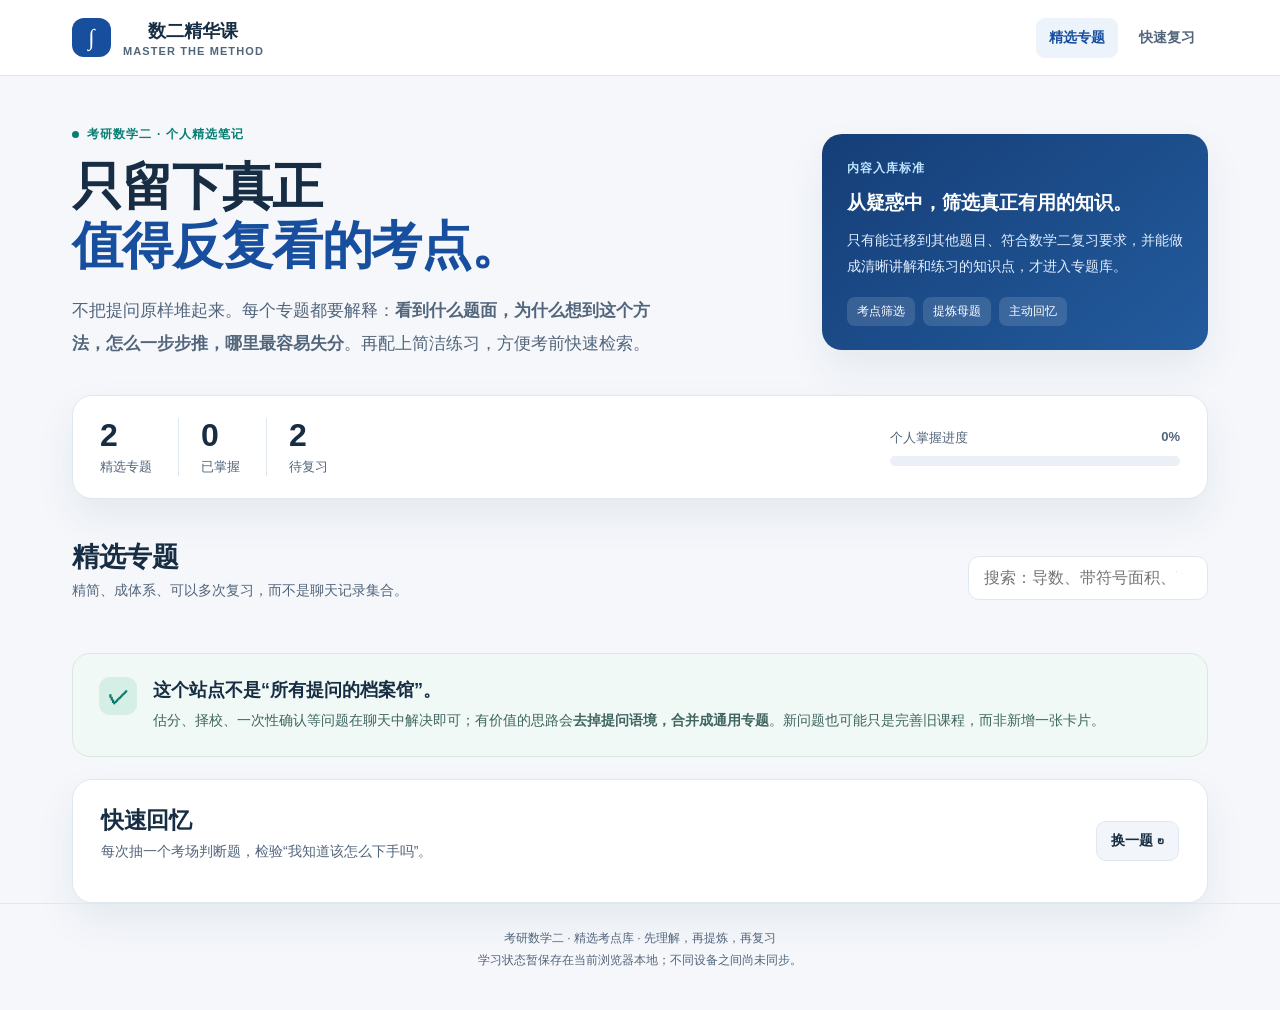
==== commit 7bbcd832: "Replace chat-log homepage with curated Math II learning hub" ====
--- a/math2-study-site/index.html
+++ b/math2-study-site/index.html
@@ -1,207 +1,109 @@
 <!doctype html>
 <html lang="zh-CN">
 <head>
-<meta charset="utf-8">
-<meta name="viewport" content="width=device-width,initial-scale=1">
-<title>数二错疑库｜考研数学二</title>
-<style>
-:root{--bg:#f6f8fb;--card:#fff;--ink:#172033;--muted:#667085;--line:#dfe5ee;--blue:#1557b0;--blue2:#0d3c7b;--green:#167a55;--warn:#fff7e8}
-*{box-sizing:border-box}html{scroll-behavior:smooth}body{margin:0;background:var(--bg);color:var(--ink);font-family:-apple-system,BlinkMacSystemFont,"Segoe UI","PingFang SC","Microsoft YaHei",Arial,sans-serif}
-button,input{font:inherit}.app{display:grid;grid-template-columns:260px 1fr;min-height:100vh}.side{background:#0e2f5c;color:#fff;padding:22px 16px;position:sticky;top:0;height:100vh}
-.brand{font-size:23px;font-weight:900}.sub{opacity:.75;font-size:13px;margin:5px 0 20px}.nav{display:block;width:100%;border:0;border-radius:10px;padding:10px 12px;margin:4px 0;background:transparent;color:#fff;text-align:left;cursor:pointer}.nav:hover{background:#ffffff18}
-.main{max-width:1180px;width:100%;padding:24px;margin:auto}.hero{background:linear-gradient(135deg,var(--blue),var(--blue2));color:#fff;padding:26px;border-radius:20px}.hero h1{margin:0 0 8px}.hero p{margin:0;line-height:1.7}
-.stats{display:grid;grid-template-columns:repeat(4,1fr);gap:12px;margin:16px 0}.stat,.card,.quiz{background:#fff;border:1px solid var(--line);border-radius:15px;padding:16px}.stat b{display:block;font-size:26px}.stat span,.muted{color:var(--muted);font-size:13px}
-.tools{display:grid;grid-template-columns:1fr auto auto;gap:10px;margin:16px 0}.search,.btn{border:1px solid var(--line);border-radius:11px;background:#fff;padding:11px 13px}.btn{cursor:pointer}.btn.primary{background:var(--blue);color:#fff;border-color:var(--blue)}
-.grid{display:grid;grid-template-columns:repeat(2,minmax(0,1fr));gap:14px}.card h3{margin:0 0 8px}.badge{display:inline-block;padding:3px 8px;margin:8px 5px 8px 0;border-radius:999px;background:#eef3f9;font-size:12px}.badge.q{background:#fff0e8}.detail{display:none;border-top:1px dashed var(--line);margin-top:12px;padding-top:12px;line-height:1.75}.detail.open{display:block}
-.formula{background:#fbfcfe;border:1px solid var(--line);border-radius:11px;padding:13px;text-align:center;font-family:"Times New Roman",serif;font-size:21px;margin:10px 0;overflow:auto}.frac{display:inline-grid;grid-template-rows:auto auto;vertical-align:middle;text-align:center;line-height:1.1;margin:0 3px}.frac>span:first-child{border-bottom:1.5px solid currentColor;padding:0 5px 2px}.frac>span:last-child{padding:2px 5px 0}.ladder{display:grid;grid-template-columns:repeat(4,1fr);gap:8px;margin:12px 0}.step{background:#fbfcfe;border:1px solid var(--line);border-radius:10px;padding:10px;text-align:center}.miniopts{display:flex;gap:8px;flex-wrap:wrap;margin:10px 0}.miniopts button{border:1px solid var(--line);background:#fff;border-radius:9px;padding:8px 10px;cursor:pointer}.answerbox{margin-top:8px;padding:10px;border-radius:9px;background:#f8fafc;border:1px solid var(--line)}.call{background:#f8fafc;border:1px solid var(--line);border-radius:11px;padding:12px;margin:10px 0}.exam{background:var(--warn)}
-.actions{display:flex;gap:8px;flex-wrap:wrap;margin-top:10px}.mastered{border-color:#a9d7c4;background:#eef9f4}.section{margin-top:26px}.quizopt{display:block;width:100%;text-align:left;margin:8px 0;padding:10px;border:1px solid var(--line);border-radius:10px;background:#fff}.good{background:#eef9f4!important}.bad{background:#fff0ef!important}.hide{display:none}
-@media(max-width:900px){.ladder{grid-template-columns:repeat(2,1fr)}.app{grid-template-columns:1fr}.side{position:relative;height:auto}.grid{grid-template-columns:1fr}.stats{grid-template-columns:repeat(2,1fr)}.tools{grid-template-columns:1fr 1fr}.search{grid-column:1/-1}}
-.q003-score{display:grid;grid-template-columns:repeat(2,minmax(0,1fr));gap:12px;margin:16px 0}.q003-metric{padding:18px;border-radius:14px;background:linear-gradient(135deg,#edf5ff,#f8fbff);border:1px solid #ccdff9}.q003-metric:nth-child(2){background:#f9fafc;border-color:#dfe5ee}.q003-score-big{font-size:38px;font-weight:850;color:#124b9b;line-height:1.2}.q003-score-big small{font-size:17px}.q003-score-big.secondary{font-size:30px;color:#31445e}.q003-metric strong{display:block;margin:8px 0}.q003-metric p{font-size:15px;color:#4b5567;line-height:1.65;margin-bottom:0}.q003-lesson .formula math{font-size:22px;max-width:100%}.q003-solution summary{color:#134b93}.q003-viz{padding:15px;border:1px solid #d4deec;border-radius:14px;background:#fff;margin:12px 0}.q003-viz-top{display:flex;align-items:center;justify-content:space-between;gap:14px;flex-wrap:wrap}.q003-viz-top input{min-width:160px;flex:1;max-width:340px;accent-color:#1557b0}.q003-viz-foot{padding:9px 12px;border-radius:9px;background:#f2f6fc;font-weight:750;font-size:14px;line-height:1.6}.q003-lesson h4{font-size:19px;margin:20px 0 10px}.q003-lesson p{line-height:1.75}@media(max-width:650px){.q003-score{grid-template-columns:1fr}.q003-score-big{font-size:32px}}
-</style>
+  <meta charset="utf-8"/>
+  <meta name="viewport" content="width=device-width, initial-scale=1"/>
+  <meta name="theme-color" content="#174e9e"/>
+  <meta name="description" content="考研数学二精选考点：只整理值得反复复习、可以迁移解题的核心方法。"/>
+  <title>数二精华课｜考研数学二</title>
+  <link rel="stylesheet" href="assets/styles.css"/>
 </head>
 <body>
-<div class="app">
-<aside class="side">
-<div class="brand">数二错疑库</div>
-<div class="sub">只收录我真正不会 / 问过的内容</div>
-<button class="nav" onclick="go('top')">总览</button>
-<button class="nav" onclick="go('bank')">错疑题库</button>
-<button class="nav" onclick="go('quiz')">随机抽查</button>
-<div style="margin-top:20px;font-size:13px;line-height:1.7;opacity:.82">长期规则：你每问一个新疑问，我就把它整理成可复习的题卡，并保留在同一个站点。</div>
-</aside>
-<main class="main">
-<section id="top" class="hero">
-<h1>考研数学二 · 错疑学习站</h1>
-<p>这不是教材百科，而是你的个人“不会清单”。正式题目从 Q001 开始；后续每个新疑问都会继续加入，并关联搜索、掌握状态与抽查。</p>
-</section>
+  <header class="topbar">
+    <div class="shell topline">
+      <button type="button" class="brand" id="brand-home" aria-label="返回站点首页">
+        <span class="brand-icon" aria-hidden="true">∫</span>
+        <span>数二精华课<small>MASTER THE METHOD</small></span>
+      </button>
+      <nav class="topnav" aria-label="站点导航">
+        <button type="button" id="nav-courses" class="active">精选专题</button>
+        <button type="button" id="nav-review">快速复习</button>
+      </nav>
+    </div>
+  </header>
 
-<div class="stats">
-<div class="stat"><b id="all">0</b><span>已收录</span></div>
-<div class="stat"><b id="done">0</b><span>已掌握</span></div>
-<div class="stat"><b id="todo">0</b><span>待复习</span></div>
-<div class="stat"><b id="rate">0%</b><span>掌握率</span></div>
-</div>
+  <main class="shell">
+    <div id="home-view">
+      <section class="hero">
+        <div>
+          <span class="eyebrow"><span class="dot"></span>考研数学二 · 个人精选笔记</span>
+          <h1>只留下真正<br/><em>值得反复看的考点。</em></h1>
+          <p>不把提问原样堆起来。每个专题都要解释：<strong>看到什么题面，为什么想到这个方法，怎么一步步推，哪里最容易失分</strong>。再配上简洁练习，方便考前快速检索。</p>
+        </div>
+        <aside class="hero-brief" aria-label="专题筛选原则">
+          <span class="eyebrow">内容入库标准</span>
+          <h3>从疑惑中，筛选真正有用的知识。</h3>
+          <p>只有能迁移到其他题目、符合数学二复习要求，并能做成清晰讲解和练习的知识点，才进入专题库。</p>
+          <div class="steps">
+            <span>考点筛选</span><span>提炼母题</span><span>主动回忆</span>
+          </div>
+        </aside>
+      </section>
 
-<div class="tools">
-<input id="search" class="search" placeholder="搜索：牛顿—莱布尼茨、中值定理、二阶导……">
-<button id="reviewBtn" class="btn">只看未掌握</button>
-<button class="btn primary" onclick="randomReview()">随机复习</button>
-</div>
+      <section class="dashboard" aria-label="学习进度">
+        <div class="dashboard-main">
+          <div class="metric"><strong id="total-count">2</strong><span>精选专题</span></div>
+          <div class="metric"><strong id="done-count">0</strong><span>已掌握</span></div>
+          <div class="metric"><strong id="review-count">2</strong><span>待复习</span></div>
+        </div>
+        <div class="progress-side">
+          <div class="labels"><span>个人掌握进度</span><strong id="progress-label">0%</strong></div>
+          <div class="progress-track"><div class="progress-fill" id="progress-fill"></div></div>
+        </div>
+      </section>
 
-<section id="bank" class="section">
-<h2>错疑题库</h2>
-<div id="grid" class="grid"></div>
-</section>
+      <section id="catalog-section" aria-labelledby="catalog-title">
+        <div class="section-header">
+          <div><h2 id="catalog-title">精选专题</h2><p>精简、成体系、可以多次复习，而不是聊天记录集合。</p></div>
+          <input id="search" class="search" type="search" placeholder="搜索：导数、带符号面积、高阶导……" aria-label="搜索精选专题"/>
+        </div>
+        <div class="catalog" id="catalog" aria-live="polite"></div>
+        <div id="empty-state" class="focus" hidden><span class="focus-icon">?</span><div><h3>暂无匹配专题</h3><p>并不是每个问题都会变成课程；需要有明确考点价值才会新增。</p></div></div>
+      </section>
 
-<section id="quiz" class="section">
-<h2>随机抽查</h2>
-<div class="quiz">
-<div id="qq" style="font-size:19px;font-weight:800;margin-bottom:10px"></div>
-<div id="opts"></div>
-<button class="btn primary" onclick="newQuiz()">换一题</button>
-<div id="explain" class="call hide"></div>
-</div>
-</section>
-</main>
-</div>
+      <div class="focus">
+        <span class="focus-icon" aria-hidden="true">✓</span>
+        <div>
+          <h3>这个站点不是“所有提问的档案馆”。</h3>
+          <p>估分、择校、一次性确认等问题在聊天中解决即可；有价值的思路会<strong>去掉提问语境，合并成通用专题</strong>。新问题也可能只是完善旧课程，而非新增一张卡片。</p>
+        </div>
+      </div>
 
-<script>
-var topics=[
-{id:"q001",qno:"Q001",title:"两条红色公式从哪里来？什么时候用？",tags:["中值定理","牛顿—莱布尼茨","高频"],summary:"第一条是拉格朗日中值定理；第二条是牛顿—莱布尼茨。重点是根据题面识别该用哪一个。",detail:
-'<div class="call exam"><b>原始疑问：</b>红色字体的两个公式是什么？我忘记它们从哪里来的了。</div>'+
-'<h4>① 拉格朗日中值定理</h4>'+
-'<div class="formula">f(b)-f(a)=f′(ξ)(b-a)， ξ∈(a,b)</div>'+
-'<div class="formula">[f(b)-f(a)]/(b-a)=f′(ξ)</div>'+
-'<div class="call"><b>人话：</b>整段的平均变化率，等于中间某一点的瞬时变化率。几何上就是某一点切线与两端点割线平行。</div>'+
-'<div class="call"><b>考场信号：</b>出现“存在 ξ”“平均变化率”“证明不等式”“导数估计”时优先想到它。</div>'+
-'<h4>② 牛顿—莱布尼茨公式</h4>'+
-'<div class="formula">f(b)-f(a)=∫ₐᵇ f′(t)dt</div>'+
-'<div class="call"><b>人话：</b>把每一点的瞬时变化率一路累加，就是原函数总共变化了多少。</div>'+
-'<div class="call"><b>图像语言：</b>f′(x) 图像与 x 轴之间的带符号面积 = f 的函数值变化量。轴上方算正，轴下方算负。</div>'+
-'<h4>③ 为什么原题主要用第二条？</h4>'+
-'<p>因为题目给的是 f′(x) 图像、三个区域面积和一个 f 的函数值。看到“导数图像 + 面积 + 一个 f 值”，第一反应就是牛顿—莱布尼茨。</p>'+
-'<div class="formula">f(1)=1-3=-2</div><div class="formula">f(3)=-2+4=2</div><div class="formula">f(4)=2-2=0</div>'+
-'<div class="call exam"><b>考场一眼识别：</b>“存在 ξ / 平均斜率” → 拉格朗日；“f′ 图像 + 面积 + 一个 f 值” → 牛顿—莱布尼茨。</div>'+
-'<details class="call"><summary><b>30 秒自测</b></summary><p>若 ∫₁³f′(x)dx=4，且 f(1)=-2，则 f(3)=？</p><p><b>答案：</b>2，因为 f(3)-f(1)=4。</p></details>'},
-{id:"q002",qno:"Q002",title:"为什么 1/x 的 n 阶导等于 (-1)^n n!/x^(n+1)？是泰勒展开吗？",tags:["高阶导","幂函数","易错"],summary:"不是靠泰勒展开。最直接来源是把 1/x 写成 x⁻¹，然后连续使用幂函数求导公式。",detail:
-'<div class="call exam"><b>原始疑问：</b>教材里 \(1/x\) 的高阶导为什么直接写成 \((-1)^n n!/x^{n+1}\)？是不是从泰勒展开来的？</div>'+
-'<div class="call"><b>先给结论：</b>不是。这一题最直接、最应该掌握的来源是<b>幂函数反复求导</b>。泰勒展开能和它联系起来，但这里没必要用泰勒。</div>'+
-'<h4>① 先把分式改写成幂</h4>'+
-'<div class="formula"><span class="frac"><span>1</span><span>x</span></span> = x<sup>−1</sup></div>'+
-'<p>然后只用你已经学过的幂函数求导：</p>'+
-'<div class="formula">(x<sup>m</sup>)′ = m x<sup>m−1</sup></div>'+
-'<h4>② 连续求 3 次，规律自己就出来了</h4>'+
-'<div class="ladder"><div class="step"><b>原函数</b><br>x<sup>−1</sup></div><div class="step"><b>1 阶</b><br>−x<sup>−2</sup></div><div class="step"><b>2 阶</b><br>2x<sup>−3</sup></div><div class="step"><b>3 阶</b><br>−6x<sup>−4</sup></div></div>'+
-'<p>你观察两件事：</p>'+
-'<div class="call"><b>系数：</b>−1，2，−6，24，… = \((-1)^n n!\)<br><b>x 的次数：</b>−1，−2，−3，−4，… = \(-(n+1)\)</div>'+
-'<h4>③ 所以 n 阶导就是</h4>'+
-'<div class="formula">(<span class="frac"><span>1</span><span>x</span></span>)<sup>(n)</sup> = (−1)(−2)…(−n)x<sup>−(n+1)</sup> = (−1)<sup>n</sup><span class="frac"><span>n!</span><span>x<sup>n+1</sup></span></span></div>'+
-'<div class="call exam"><b>考场记法：</b>看到 \(1/x\)，不要想泰勒，先想 \(x^{-1}\)；每求一次导数，系数再乘一个负整数，分母的 x 次数加 1。</div>'+
-'<h4>④ 那教材里的 1/(1−x) 呢？</h4>'+
-'<div class="formula"><span class="frac"><span>1</span><span>1−x</span></span> = (1−x)<sup>−1</sup></div>'+
-'<p>第一次求导时：外层幂函数给一个负号，内层 \(1−x\) 的导数又给一个负号，两个负号抵消，所以从头到尾都是正的：</p>'+
-'<div class="ladder"><div class="step">1 阶：<br>(1−x)<sup>−2</sup></div><div class="step">2 阶：<br>2(1−x)<sup>−3</sup></div><div class="step">3 阶：<br>6(1−x)<sup>−4</sup></div><div class="step">n 阶：<br><span class="frac"><span>n!</span><span>(1−x)<sup>n+1</sup></span></span></div></div>'+
-'<p>所以原题先做部分分式：</p>'+
-'<div class="formula"><span class="frac"><span>1</span><span>x(1−x)</span></span> = <span class="frac"><span>1</span><span>x</span></span> + <span class="frac"><span>1</span><span>1−x</span></span></div>'+
-'<p>再分别求 n 阶导，最后相加：</p>'+
-'<div class="formula">y<sup>(n)</sup> = (−1)<sup>n</sup><span class="frac"><span>n!</span><span>x<sup>n+1</sup></span></span> + <span class="frac"><span>n!</span><span>(1−x)<sup>n+1</sup></span></span></div>'+
-'<h4>⑤ 和泰勒展开到底什么关系？</h4>'+
-'<div class="call"><b>可以联系，但不是这里的来源。</b><br>例如 \(1/(1−x)\) 在 \(|x|<1\) 时确实能展开成几何级数，并由系数读出各阶导数；但 \(1/x\) 在 x=0 处本身都没有定义，所以根本不存在以 0 为中心的麦克劳林展开。考研这里应优先用“幂函数反复求导”。</div>'+
-'<div class="call exam"><b>一眼识别：</b>分母是 x、(a±bx) 这类一次式，又要求高阶导 → 先尝试写成负幂，再找前 2～3 阶规律；复杂有理式先部分分式拆开。</div>'+
-'<h4>⑥ 考试现场到底是“归纳”还是“背”？</h4>'+
-'<div class="call exam"><b>正确策略：理解后练到接近“背出来”，但忘了也能 10 秒恢复。</b><br><br>备考时不要死背孤立公式，而是把规律练熟：<b>符号看 (−1)<sup>n</sup>，系数看 n!，分母次数看 n+1</b>。考场如果记得，就直接写；如果突然忘了，只求前 2～3 阶，立刻把规律还原出来。<br><br><b>不推荐：</b>每次考试都从零开始慢慢归纳；也不推荐只背结论、完全不知道为什么。</div>'+
-'<div class="formula">最理想状态：看到 <span class="frac"><span>1</span><span>x</span></span> → 脑中直接出现　(−1)<sup>n</sup><span class="frac"><span>n!</span><span>x<sup>n+1</sup></span></span></div>'+
-'<div class="call"><b>你真正需要“背”的只有三件事：</b><br>① 先写成 x<sup>−1</sup>；<br>② 每求一次导，指数再减 1；<br>③ 系数依次乘 −1，−2，−3，… 。<br>一般式自然就出来了。</div>'+
-'<div class="call"><b>策略自测：</b>如果考试时突然忘了公式，你应该怎么办？<div class="miniopts"><button onclick="q002Strategy(this,false)">硬猜公式</button><button onclick="q002Strategy(this,true)">先求 2～3 阶恢复规律</button><button onclick="q002Strategy(this,false)">改用泰勒展开</button></div><div id="q002strategy" class="answerbox">先选一个。</div></div>'+
-'<div class="call"><b>30 秒自测：</b>\((1/x)^{(4)}\) 应该是哪一个？<div class="miniopts"><button onclick="q002Check(this,false)">−24/x⁵</button><button onclick="q002Check(this,true)">24/x⁵</button><button onclick="q002Check(this,false)">4!/x⁴</button></div><div id="q002ans" class="answerbox">先自己选，再看反馈。</div></div>'},
+      <section class="review-area" id="review-section" aria-labelledby="review-title">
+        <div class="section-header" style="margin:0 0 12px">
+          <div><h2 id="review-title">快速回忆</h2><p>每次抽一个考场判断题，检验“我知道该怎么下手吗”。</p></div>
+          <button type="button" class="btn soft" id="next-review">换一题 ↻</button>
+        </div>
+        <div id="review-box" class="review-box"></div>
+      </section>
+    </div>
 
-{id:"q003",qno:"Q003",title:"这道连乘、n 次根号极限，考研数二算几分？",tags:["极限","考研分值","黎曼和","定积分"],summary:"这道题没有固定分值。若作为数二选择/填空，按现行题型是 5 分；若改成解答题只能按试卷设定估计。核心方法：取对数 → 黎曼和。",detail:"\n<div class=\"q003-lesson\">\n  <div class=\"call exam\">\n    <b style=\"font-size:19px\">考研数学二：最可能按 5 分的填空题来练。</b><br>\n    这不是某一年的真题原题，所以<b>不能只根据题目本身断定实际分值</b>。\n  </div>\n\n  <div class=\"q003-score\">\n    <div class=\"q003-metric\">\n      <div class=\"q003-score-big\">5 <small>分</small></div>\n      <strong>选择 / 填空</strong>\n      <p>按现行数学二题型，每题 5 分。这样的独立“求一个极限”，比较适合放在填空题。</p>\n    </div>\n    <div class=\"q003-metric\">\n      <div class=\"q003-score-big secondary\">约 10–12 <small>分</small></div>\n      <strong>假如改成独立解答题</strong>\n      <p>估算，不是固定标准。这一问单独做大题稍显单薄，更可能作为解答题的一个小问。</p>\n    </div>\n  </div>\n  <div class=\"call\"><b>难度：</b>中等偏上（对初学者）。难点不是运算，而是<b>看到连乘和 n 次根，想到“取对数 → 定积分定义”</b>。<br>\n    <span class=\"muted\">参考：<a href=\"https://www.hqwx.com/kaoyan-kaoshi/news/17568916129199.html\" target=\"_blank\" rel=\"noopener noreferrer\">2026 数二题型分值说明</a>（非官方考试大纲）。</span>\n  </div>\n\n  <h4>题目辨认：按最后一项为 n+(n−1) 来理解</h4>\n  <div class=\"formula\" aria-label=\"原题极限\">\n    <math display=\"block\" xmlns=\"http://www.w3.org/1998/Math/MathML\">\n      <munder><mo>lim</mo><mrow><mi>n</mi><mo>→</mo><mo>∞</mo></mrow></munder>\n      <mfrac><mn>1</mn><mi>n</mi></mfrac>\n      <mroot>\n        <mrow><mi>n</mi><mo>(</mo><mi>n</mi><mo>+</mo><mn>1</mn><mo>)</mo><mo>(</mo><mi>n</mi><mo>+</mo><mn>2</mn><mo>)</mo><mo>⋯</mo><mo>(</mo><mn>2</mn><mi>n</mi><mo>−</mo><mn>1</mn><mo>)</mo></mrow>\n        <mi>n</mi>\n      </mroot>\n    </math>\n  </div>\n  <div class=\"call\">照片最后一项有点模糊，这里依据前面的规律按 <b>n+(n−1)=2n−1</b> 理解。如果你实际上写的是 <b>n(n−1)</b>，请告诉我，需重新核对题目。</div>\n\n  <details class=\"call q003-solution\">\n    <summary style=\"cursor:pointer;font-weight:750\">展开：完整求解（先自己想，再点）</summary>\n\n    <h4>① 看到连乘 + n 次根，第一反应是什么？</h4>\n    <p>不是逐项求极限：<b>先把 n 提到根号里面</b>，让每个因子都写成“1 + 一个分数”。因为 n 个因子都含 n，乘起来正好可以提出 n<sup>n</sup>。</p>\n    <div class=\"formula\">\n      <math display=\"block\" xmlns=\"http://www.w3.org/1998/Math/MathML\">\n        <msub><mi>L</mi><mi>n</mi></msub>\n        <mo>=</mo>\n        <mroot>\n          <mrow>\n            <mn>1</mn>\n            <mo>(</mo><mn>1</mn><mo>+</mo><mfrac><mn>1</mn><mi>n</mi></mfrac><mo>)</mo>\n            <mo>⋯</mo>\n            <mo>(</mo><mn>1</mn><mo>+</mo><mfrac><mrow><mi>n</mi><mo>−</mo><mn>1</mn></mrow><mi>n</mi></mfrac><mo>)</mo>\n          </mrow>\n          <mi>n</mi>\n        </mroot>\n      </math>\n    </div>\n    <h4>② 取对数：乘积就变成加法</h4>\n    <div class=\"formula\">\n      <math display=\"block\" xmlns=\"http://www.w3.org/1998/Math/MathML\">\n        <mi>ln</mi><msub><mi>L</mi><mi>n</mi></msub><mo>=</mo>\n        <mfrac><mn>1</mn><mi>n</mi></mfrac>\n        <munderover><mo>∑</mo><mrow><mi>k</mi><mo>=</mo><mn>0</mn></mrow><mrow><mi>n</mi><mo>−</mo><mn>1</mn></mrow></munderover>\n        <mi>ln</mi><mo>(</mo><mn>1</mn><mo>+</mo><mfrac><mi>k</mi><mi>n</mi></mfrac><mo>)</mo>\n      </math>\n    </div>\n    <p>出现“<b>1/n 乘一个求和</b>，而每项都是 <b>f(k/n)</b>”——这就是定积分定义的典型信号。</p>\n    <h4>③ 认出黎曼和，换成定积分</h4>\n    <div class=\"formula\">\n      <math display=\"block\" xmlns=\"http://www.w3.org/1998/Math/MathML\">\n        <munder><mo>lim</mo><mrow><mi>n</mi><mo>→</mo><mo>∞</mo></mrow></munder>\n        <mi>ln</mi><msub><mi>L</mi><mi>n</mi></msub>\n        <mo>=</mo>\n        <msubsup><mo>∫</mo><mn>0</mn><mn>1</mn></msubsup>\n        <mi>ln</mi><mo>(</mo><mn>1</mn><mo>+</mo><mi>x</mi><mo>)</mo><mi>d</mi><mi>x</mi>\n      </math>\n    </div>\n    <h4>④ 积分，再取指数</h4>\n    <div class=\"formula\">\n      <math display=\"block\" xmlns=\"http://www.w3.org/1998/Math/MathML\">\n        <msubsup><mo>∫</mo><mn>0</mn><mn>1</mn></msubsup>\n        <mi>ln</mi><mo>(</mo><mn>1</mn><mo>+</mo><mi>x</mi><mo>)</mo><mi>d</mi><mi>x</mi>\n        <mo>=</mo><mn>2</mn><mi>ln</mi><mn>2</mn><mo>−</mo><mn>1</mn>\n      </math>\n    </div>\n    <div class=\"formula\">\n      <math display=\"block\" xmlns=\"http://www.w3.org/1998/Math/MathML\">\n        <munder><mo>lim</mo><mrow><mi>n</mi><mo>→</mo><mo>∞</mo></mrow></munder>\n        <msub><mi>L</mi><mi>n</mi></msub>\n        <mo>=</mo><msup><mi>e</mi><mrow><mn>2</mn><mi>ln</mi><mn>2</mn><mo>−</mo><mn>1</mn></mrow></msup>\n        <mo>=</mo><mfrac><mn>4</mn><mi>e</mi></mfrac>\n      </math>\n    </div>\n    <div class=\"call exam\"><b>这题考场最值钱的一步：</b>不是算出积分，而是看出来“取对数后，求和式就是定积分定义”。</div>\n  </details>\n\n  <h4>交互：为什么 n 越大越接近一个定积分？</h4>\n  <p>拖动滑块，观察下面的矩形（左端点取样）怎样贴近曲线。每个矩形的宽都是 <b>1/n</b>、高度是 <b>ln(1+k/n)</b>。</p>\n  <div class=\"q003-viz\">\n    <div class=\"q003-viz-top\">\n      <label for=\"q003n\">把区间分成 <b id=\"q003nv\">8</b> 份</label>\n      <input type=\"range\" id=\"q003n\" min=\"3\" max=\"60\" step=\"1\" value=\"8\" oninput=\"q003Draw()\">\n    </div>\n    <svg id=\"q003svg\" role=\"img\" aria-label=\"黎曼和逼近对数曲线下面积\" viewBox=\"0 0 640 260\" width=\"100%\" style=\"display:block\"></svg>\n    <div id=\"q003approx\" class=\"q003-viz-foot\"></div>\n  </div>\n\n  <div class=\"call\">\n    <b>考场信号快速记：</b><br>\n    ① 连乘 + n 次根 → 先尝试取对数；<br>\n    ② 对数后出现 1/n 与求和 → 检查是否黎曼和；<br>\n    ③ 能写成 f(k/n) → 转定积分。\n  </div>\n  <div class=\"call exam\">\n    <b>30 秒自测：</b>你第一步最应该想到什么？\n    <div class=\"miniopts\">\n      <button onclick=\"q003Check(this,false)\">把每一项分别求极限</button>\n      <button onclick=\"q003Check(this,true)\">把 n 约出去并取对数</button>\n      <button onclick=\"q003Check(this,false)\">直接用洛必达</button>\n    </div>\n    <div class=\"answerbox\" id=\"q003ans\">选完会告诉你为什么。</div>\n  </div>\n</div>"},
+    <div id="lesson-view" hidden>
+      <div class="lesson-main">
+        <button type="button" id="back-home" class="back-btn">← 返回精选专题</button>
+        <div class="lesson-heading">
+          <span class="eyebrow"><span class="dot"></span>数二精选专题 · <span id="lesson-number"></span></span>
+          <h1 id="lesson-title"></h1>
+          <p id="lesson-summary"></p>
+          <div id="lesson-tags" class="lesson-tags"></div>
+          <div class="lesson-controls">
+            <button type="button" id="lesson-mark" class="btn primary">标记已掌握</button>
+            <span class="muted">读完后可以用下方练习自测。</span>
+          </div>
+        </div>
+        <div id="lesson-content" class="lesson-article" aria-live="polite">
+          <p>正在读取专题内容……</p>
+        </div>
+      </div>
+    </div>
+  </main>
 
-{id:"derivative",title:"函数可导的条件",tags:["导数","基础"],summary:"某点可导 ⇔ 导数定义极限存在且有限；左右导数存在且相等。",detail:'<div class="formula">f′(x₀)=lim[x→x₀] (f(x)-f(x₀))/(x-x₀)</div><div class="call"><b>关系：</b>可导 ⇒ 连续；连续不一定可导。</div>'},
-{id:"second",title:"二阶导存在能推出什么？",tags:["二阶导","易错"],summary:"f″(x₀)存在 ⇒ f′在x₀可导 ⇒ f′在x₀连续。",detail:'<div class="formula">f″存在 → f′可导 → f′连续</div><div class="call exam"><b>别多推：</b>这不等于 f″连续。</div>'},
-{id:"extrema",title:"单调、驻点、极值怎么区分？",tags:["单调","极值"],summary:"f′看增减；f′=0只是驻点候选；极值要看导数左右变号。",detail:'<div class="formula">f′>0 → 递增　　f′<0 → 递减</div><div class="formula">+→− → 极大　　−→+ → 极小</div>'},
-{id:"limit",title:"∞×0 型极限怎么处理？",tags:["极限","未定式"],summary:"∞·0是未定式：先找等价无穷小，不行再改成0/0或∞/∞。",detail:'<div class="formula">ln(1+t) ~ t　(t→0)</div><div class="call">常见路线：等价无穷小 → 改分式 → 洛必达。</div>'},
-{id:"leibniz",title:"莱布尼茨公式：乘积的 n 阶导",tags:["高阶导","组合数"],summary:"把 n 次求导分配给两个因子的所有方式全部加起来。",detail:'<div class="formula">(uv)⁽ⁿ⁾=Σ Cₙᵏ u⁽ᵏ⁾v⁽ⁿ⁻ᵏ⁾</div><div class="call">Cₙᵏ表示 n 次求导里选 k 次作用在一个因子上。</div>'}
-];
-
-var quizBank=[
-{q:"看到 n 次根号里有 n 个数连乘的极限，第一反应？",o:["洛必达","取对数，把乘积改为求和","每项都趋于无穷所以极限无穷","只能用斯特林公式"],a:1,e:"归一化后先取对数，会出现 1/n 求和，再看黎曼和能否转成定积分。"},
-{q:"1/x 的 n 阶导最直接来自哪里？",o:["麦克劳林展开","把 1/x 写成 x⁻¹ 后反复用幂函数求导","洛必达法则","分部积分"],a:1,e:"最直接是幂函数反复求导：x⁻¹ → −x⁻² → 2x⁻³ → −6x⁻⁴ → …，得到 (−1)^n n!/x^(n+1)。"},
-{q:"给出 f′ 图像和面积，想求 f(b)-f(a)，优先想到？",o:["拉格朗日中值定理","牛顿—莱布尼茨","洛必达","泰勒"],a:1,e:"f(b)-f(a)=∫ₐᵇf′(t)dt。"},
-{q:"f″(x₀)存在，可以推出？",o:["f″在x₀连续","f′在x₀连续","附近一定有极值","f″附近同号"],a:1,e:"因为 f″存在就是 f′可导，而可导 ⇒ 连续。"},
-{q:"f′(x₀)=0 能直接说明是极值点吗？",o:["能","不能"],a:1,e:"不能，只能先列为驻点候选，还要看左右变号。"}
-];
-
-var key="math2_mastered_v1";
-var mastered=JSON.parse(localStorage.getItem(key)||"{}");
-var onlyReview=false;
-
-function go(id){document.getElementById(id).scrollIntoView({behavior:"smooth"});}
-function updateStats(){
-var n=topics.length,m=topics.filter(function(t){return mastered[t.id]}).length;
-document.getElementById("all").textContent=n;document.getElementById("done").textContent=m;document.getElementById("todo").textContent=n-m;document.getElementById("rate").textContent=Math.round(m/n*100)+"%";
-}
-function render(){
-var q=document.getElementById("search").value.trim().toLowerCase(),g=document.getElementById("grid");g.innerHTML="";
-topics.filter(function(t){var h=(t.title+" "+t.summary+" "+t.tags.join(" ")).toLowerCase();return(!q||h.indexOf(q)>=0)&&(!onlyReview||!mastered[t.id]);}).forEach(function(t){
-var a=document.createElement("article");a.className="card"+(mastered[t.id]?" mastered":"");a.id=t.id;
-var badges=(t.qno?'<span class="badge q">'+t.qno+'</span>':"")+t.tags.map(function(x){return '<span class="badge">'+x+'</span>';}).join("");
-a.innerHTML='<h3>'+t.title+'</h3><p>'+t.summary+'</p><div>'+badges+'</div><div class="actions"><button class="btn exp">展开讲解</button><button class="btn mark">'+(mastered[t.id]?"✓ 已掌握":"标记掌握")+'</button></div><div class="detail">'+t.detail+'</div>';
-a.querySelector(".exp").onclick=function(){var d=a.querySelector(".detail");d.classList.toggle("open");this.textContent=d.classList.contains("open")?"收起":"展开讲解";if(t.id==="q003"&&d.classList.contains("open"))q003Draw();};
-a.querySelector(".mark").onclick=function(){mastered[t.id]=!mastered[t.id];localStorage.setItem(key,JSON.stringify(mastered));render();updateStats();};
-g.appendChild(a);
-});
-}
-document.getElementById("search").oninput=render;
-document.getElementById("reviewBtn").onclick=function(){onlyReview=!onlyReview;this.textContent=onlyReview?"显示全部":"只看未掌握";render();};
-function randomReview(){var p=topics.filter(function(t){return !mastered[t.id]});if(!p.length)p=topics;var t=p[Math.floor(Math.random()*p.length)];document.getElementById("search").value=t.title;onlyReview=false;document.getElementById("reviewBtn").textContent="只看未掌握";render();setTimeout(function(){var el=document.getElementById(t.id);if(el){el.scrollIntoView({behavior:"smooth",block:"center"});el.querySelector(".detail").classList.add("open");}},80);}
-function newQuiz(){var x=quizBank[Math.floor(Math.random()*quizBank.length)],q=document.getElementById("qq"),o=document.getElementById("opts"),e=document.getElementById("explain");q.textContent=x.q;o.innerHTML="";e.classList.add("hide");x.o.forEach(function(v,i){var b=document.createElement("button");b.className="quizopt";b.textContent=v;b.onclick=function(){Array.prototype.forEach.call(o.children,function(c){c.disabled=true});b.classList.add(i===x.a?"good":"bad");if(i!==x.a)o.children[x.a].classList.add("good");e.textContent=x.e;e.classList.remove("hide");};o.appendChild(b);});}
-function q002Strategy(btn,ok){var box=document.getElementById("q002strategy");if(!box)return;var all=btn.parentNode.querySelectorAll("button");all.forEach(function(b){b.disabled=true;});if(ok){btn.classList.add("good");box.innerHTML="<b>对。</b>这就是最稳的考场保险：x⁻¹ → −x⁻² → 2x⁻³，很快就能恢复符号、阶乘和分母次数三个规律。";}else{btn.classList.add("bad");box.innerHTML="<b>不推荐。</b>这题最稳的是先求 2～3 阶恢复规律，不需要绕去泰勒，也不要凭记忆硬猜。";}}
-function q002Check(btn,ok){var box=document.getElementById("q002ans");if(!box)return;var all=btn.parentNode.querySelectorAll("button");all.forEach(function(b){b.disabled=true;});if(ok){btn.classList.add("good");box.innerHTML="<b>对。</b>四阶导的符号是正，因为 (−1)^4=1；系数 4!=24；分母次数变成 x^5。";}else{btn.classList.add("bad");box.innerHTML="<b>再看两条规律：</b>符号看 (−1)^n，分母次数看 n+1。所以 n=4 时是 +24/x^5。";}}
-
-function q003Check(btn,ok){
- var box=document.getElementById("q003ans");if(!box)return;
- Array.from(btn.parentNode.querySelectorAll("button")).forEach(function(x){x.disabled=true;});
- btn.classList.add(ok?"good":"bad");
- box.textContent=ok?"对！第一步先提掉 n 的因子，取对数将连乘变求和，再认出黎曼和。":"再想一想：每项单独求极限、直接洛必达都不适合。这里第一步是提 n，再取对数把乘积化成和。";
-}
-function q003Draw(){
- var input=document.getElementById("q003n"),svg=document.getElementById("q003svg"),out=document.getElementById("q003approx");
- if(!input||!svg||!out)return;
- var n=+input.value,x0=46,w=535,y0=208,h=155, ln2=Math.log(2),sum=0;
- var parts=[];
- parts.push('<rect x="0" y="0" width="640" height="260" rx="9" fill="#fff"/>');
- parts.push('<line x1="'+x0+'" y1="'+y0+'" x2="'+(x0+w+13)+'" y2="'+y0+'" stroke="#68788b" stroke-width="1.5"/>');
- parts.push('<line x1="'+x0+'" y1="'+(y0-h-8)+'" x2="'+x0+'" y2="'+y0+'" stroke="#68788b" stroke-width="1.5"/>');
- for(var k=0;k<n;k++){
-   var v=Math.log(1+k/n);sum+=v;
-   var X=x0+k*w/n, height=v/ln2*h;
-   parts.push('<rect x="'+(X+1).toFixed(2)+'" y="'+(y0-height).toFixed(2)+'" width="'+Math.max(0.5,w/n-1).toFixed(2)+'" height="'+height.toFixed(2)+'" fill="#9fc8ff" stroke="#3b82cf" stroke-width=".7"/>');
- }
- var d="";
- for(var t=0;t<=180;t++){var xx=t/180;var X=x0+w*xx,Y=y0-h*Math.log(1+xx)/ln2;d+=(t?"L":"M")+X.toFixed(2)+","+Y.toFixed(2)+" ";}
- parts.push('<path d="'+d+'" fill="none" stroke="#1157ae" stroke-width="3" stroke-linecap="round"/>');
- parts.push('<text x="'+(x0-4)+'" y="'+(y0+21)+'" font-size="14" text-anchor="middle" fill="#48586c">0</text>');
- parts.push('<text x="'+(x0+w/2)+'" y="'+(y0+21)+'" font-size="14" text-anchor="middle" fill="#48586c">0.5</text>');
- parts.push('<text x="'+(x0+w)+'" y="'+(y0+21)+'" font-size="14" text-anchor="middle" fill="#48586c">1</text>');
- parts.push('<text x="63" y="27" font-size="17" fill="#1157ae">y = ln(1+x)</text>');
- parts.push('<text x="597" y="204" font-size="15" fill="#48586c">x</text>');
- svg.innerHTML=parts.join("");
- var area=sum/n,approx=Math.exp(area),target=4/Math.E;
- document.getElementById("q003nv").textContent=n;
- out.textContent="矩形面积和 ≈ "+area.toFixed(5)+"；原题近似值 ≈ "+approx.toFixed(5)+"；最终极限 4/e ≈ "+target.toFixed(5);
-}
-function q003OpenFromHash(){
- if(location.hash==="#q003"){
-   document.getElementById("search").value="";
-   onlyReview=false;
-   render();
-   var card=document.getElementById("q003");
-   if(card){card.querySelector(".detail").classList.add("open");card.querySelector(".exp").textContent="收起";q003Draw();setTimeout(function(){card.scrollIntoView({behavior:"smooth",block:"start"});},100);}
- }
-}
-
-updateStats();render();newQuiz();q003OpenFromHash();window.addEventListener('hashchange',q003OpenFromHash);
-</script>
+  <footer class="site-foot">
+    <div class="shell">
+      考研数学二 · 精选考点库 · 先理解，再提炼，再复习
+      <div>学习状态暂保存在当前浏览器本地；不同设备之间尚未同步。</div>
+    </div>
+  </footer>
+  <script src="assets/site.js" defer></script>
 </body>
-</html>+</html>
--- a/math2-study-site/assets/styles.css
+++ b/math2-study-site/assets/styles.css
@@ -0,0 +1,168 @@
+
+:root {
+  --bg:#f5f7fb; --ink:#172d43; --sub:#52657b; --line:#dfe7ef;
+  --blue:#174e9e; --blue-dark:#123f81; --teal:#067e73;
+  --teal-soft:#e8f6f2; --amber:#9d6216; --cream:#fff7e9;
+  --paper:#fff; --shadow:0 18px 42px rgba(21,52,82,.07);
+}
+*{box-sizing:border-box}
+html{scroll-behavior:smooth}
+body{margin:0;background:var(--bg);color:var(--ink);font-family:Inter,-apple-system,BlinkMacSystemFont,"Segoe UI","PingFang SC","Microsoft YaHei",Arial,sans-serif}
+button,input{font:inherit}
+button{cursor:pointer}
+button:focus-visible,input:focus-visible{outline:3px solid #8cc5ff;outline-offset:2px}
+[hidden]{display:none!important}
+a{color:inherit}
+.shell{max-width:1180px;margin:0 auto;padding:0 22px}
+.topbar{background:#fff;border-bottom:1px solid var(--line);position:sticky;top:0;z-index:50}
+.topline{height:75px;display:flex;justify-content:space-between;align-items:center;gap:20px}
+.brand{border:0;background:none;display:flex;align-items:center;gap:12px;padding:0;color:var(--ink);font-weight:850;font-size:18px}
+.brand-icon{width:39px;height:39px;display:grid;place-items:center;border-radius:12px;background:var(--blue);color:#fff;font-family:Georgia,serif;font-size:23px}
+.brand span small{display:block;font-size:11px;font-weight:600;letter-spacing:1.1px;color:var(--sub);margin-top:2px}
+.topnav{display:flex;gap:8px;align-items:center}
+.topnav button{border:0;background:transparent;padding:11px 13px;border-radius:9px;color:var(--sub);font-weight:650;font-size:14px}
+.topnav button.active,.topnav button:hover{color:var(--blue);background:#edf3fa}
+main{padding-bottom:70px}
+.eyebrow{display:inline-flex;align-items:center;gap:8px;font-weight:750;letter-spacing:1.1px;font-size:12px;text-transform:uppercase;color:var(--teal)}
+.dot{width:7px;height:7px;background:var(--teal);border-radius:50%;display:inline-block}
+.hero{padding:48px 0 35px;display:grid;grid-template-columns:1.5fr .8fr;align-items:center;gap:25px}
+.hero h1{font-size:clamp(35px,4vw,54px);line-height:1.15;letter-spacing:-1.1px;margin:15px 0 18px;font-weight:900}
+.hero h1 em{font-style:normal;color:var(--blue)}
+.hero p{font-size:17px;color:var(--sub);line-height:1.95;margin:0;max-width:600px}
+.hero-brief{border-radius:20px;background:linear-gradient(142deg,#153e77,#235b9d);color:#fff;padding:24px 25px;box-shadow:var(--shadow)}
+.hero-brief .eyebrow{color:#bde5ff}
+.hero-brief h3{font-size:19px;margin:13px 0 12px}
+.hero-brief p{color:#e2eeff;font-size:14px;line-height:1.8}
+.hero-brief .steps{display:flex;align-items:center;gap:8px;flex-wrap:wrap;margin-top:18px}
+.hero-brief .steps span{padding:6px 10px;background:rgba(255,255,255,.13);border-radius:8px;color:#fff;font-size:12px}
+.dashboard{display:flex;align-items:center;justify-content:space-between;gap:22px;border:1px solid var(--line);border-radius:20px;background:#fff;padding:22px 27px;box-shadow:var(--shadow)}
+.dashboard-main{display:flex;gap:22px;align-items:center;flex-wrap:wrap}
+.metric{padding-right:26px;border-right:1px solid var(--line)}
+.metric:last-child{border:0}
+.metric strong{display:block;font-size:32px;line-height:1.1;font-weight:850;letter-spacing:-1px}
+.metric span{display:block;color:var(--sub);font-size:13px;margin-top:5px}
+.progress-side{min-width:230px;max-width:290px;flex:1}
+.progress-side .labels{display:flex;justify-content:space-between;font-size:13px;color:var(--sub);margin-bottom:9px}
+.progress-track{height:10px;background:#eaf0f5;border-radius:999px;overflow:hidden}
+.progress-fill{background:linear-gradient(90deg,#2e87c9,#05988c);height:100%;width:0;transition:width .3s}
+.section-header{display:flex;align-items:end;justify-content:space-between;gap:16px;margin:40px 0 16px}
+.section-header h2{margin:0;font-size:27px;letter-spacing:-.3px}
+.section-header p{margin:7px 0 0;color:var(--sub);font-size:14px}
+.search{min-width:240px;padding:12px 15px;border:1px solid var(--line);border-radius:11px;background:#fff;color:var(--ink)}
+.catalog{display:grid;grid-template-columns:repeat(2,minmax(0,1fr));gap:18px}
+.card{background:#fff;border:1px solid var(--line);border-radius:20px;padding:25px;display:flex;flex-direction:column;box-shadow:var(--shadow);transition:transform .2s,border-color .2s}
+.card:hover{transform:translateY(-2px);border-color:#bdd2e5}
+.card-meta{display:flex;align-items:center;justify-content:space-between;gap:8px;color:var(--sub);font-size:12px}
+.chapter{background:#eef4fb;border-radius:7px;padding:6px 10px;font-weight:750;color:var(--blue)}
+.card h3{font-size:25px;line-height:1.4;margin:18px 0 12px}
+.card>p{font-size:15px;line-height:1.85;color:var(--sub);margin:0}
+.keywords{display:flex;gap:8px;flex-wrap:wrap;margin-top:18px}
+.keywords span{font-size:12px;background:#f2f6f9;padding:7px 9px;border-radius:7px;color:#4b6578}
+.card-bottom{display:flex;align-items:center;justify-content:space-between;gap:10px;margin-top:auto;padding-top:25px}
+.btn{border:1px solid var(--line);border-radius:10px;padding:10px 14px;background:#fff;color:var(--ink);font-weight:700;font-size:14px}
+.btn:hover{border-color:var(--blue);color:var(--blue)}
+.btn.primary{border-color:var(--blue);background:var(--blue);color:#fff}
+.btn.primary:hover{background:var(--blue-dark);color:#fff}
+.btn.soft{background:#f2f6fa}
+.btn.status[data-done="true"]{background:var(--teal-soft);border-color:#b9e1d4;color:#066a5c}
+.focus{margin:37px 0 0;border-radius:18px;border:1px solid #d8e7e3;background:#f0f9f6;padding:23px 26px;display:flex;gap:16px;align-items:flex-start}
+.focus-icon{width:38px;height:38px;min-width:38px;display:grid;place-items:center;background:#d5eee6;border-radius:11px;color:#087768;font-weight:900;font-size:21px}
+.focus h3{margin:1px 0 6px;font-size:18px}
+.focus p{margin:0;color:#3f655e;line-height:1.8;font-size:14px}
+.lesson-main{padding:31px 0 0}
+.back-btn{border:0;background:none;color:var(--blue);font-weight:700;padding:9px 0;margin-bottom:16px}
+.lesson-heading{padding:33px 36px 28px;background:#fff;border:1px solid var(--line);border-radius:20px;box-shadow:var(--shadow)}
+.lesson-heading h1{font-size:clamp(29px,3.2vw,41px);line-height:1.34;margin:11px 0 14px}
+.lesson-heading p{font-size:16px;color:var(--sub);line-height:1.85;margin:0}
+.lesson-tags{display:flex;gap:8px;flex-wrap:wrap;margin-top:20px}
+.lesson-tags span{background:#eff4fa;border-radius:7px;padding:7px 10px;font-size:12px;font-weight:700;color:#36607f}
+.lesson-controls{display:flex;gap:11px;align-items:center;flex-wrap:wrap;margin-top:20px}
+.lesson-article{background:#fff;border:1px solid var(--line);border-radius:20px;box-shadow:var(--shadow);margin-top:18px;padding:32px 38px 41px}
+.prose{max-width:830px;margin:auto}
+.prose section+section{margin-top:39px;padding-top:30px;border-top:1px solid var(--line)}
+.prose h2{font-size:26px;margin:0 0 16px;letter-spacing:-.2px}
+.prose h3{font-size:20px;margin:23px 0 10px}
+.prose p{line-height:1.9;font-size:16px;color:#334e63;margin:13px 0}
+.prose strong{color:var(--ink)}
+.math{background:#f7faff;border:1px solid #dce8f5;border-radius:14px;padding:19px 15px;overflow:auto;margin:17px 0;text-align:center}
+.math math{font-size:clamp(21px,2.4vw,29px);max-width:100%}
+.math.small math{font-size:clamp(18px,2vw,23px)}
+.callout{border-radius:12px;padding:17px 19px;border:1px solid #d6e8e2;background:#eef9f5;margin:17px 0;color:#2b6156;line-height:1.8}
+.callout.warning{background:var(--cream);border-color:#f0dbb5;color:#78531e}
+.callout.blue{background:#eff5fd;border-color:#d8e5fa;color:#24517c}
+.callout strong{color:inherit}
+.pill-row{display:flex;gap:9px;flex-wrap:wrap;margin:12px 0}
+.pill{padding:8px 12px;border:1px solid #dfe7ee;border-radius:10px;background:#f8fafc;color:#466078;font-size:13px;font-weight:650}
+.timeline{display:grid;grid-template-columns:repeat(4,1fr);gap:10px;margin:18px 0}
+.timeline .mini{background:#f7faff;border:1px solid #dce7f3;padding:16px 10px;border-radius:11px;text-align:center}
+.timeline .mini b{display:block;color:#476885;font-size:13px;margin-bottom:7px}
+.timeline .mini .expr{font-family:Georgia,serif;font-size:22px;color:#234d82}
+.vis-frame{background:#fff;border:1px solid #dce6f0;border-radius:14px;padding:14px;margin:16px 0}
+.vis-frame svg{width:100%;height:auto;display:block}
+.vis-frame figcaption{margin-top:8px;font-size:13px;color:var(--sub);text-align:center;line-height:1.7}
+.segment-tabs{display:flex;gap:8px;flex-wrap:wrap;margin:15px 0}
+.segment-tabs button{background:#fff;border:1px solid #cfdeeb;padding:10px 14px;border-radius:10px;font-weight:700;color:#365975}
+.segment-tabs button.active{background:var(--blue);border-color:var(--blue);color:#fff}
+.segment-explain{background:#f1f7ff;border:1px solid #d6e6fa;border-radius:11px;padding:15px 18px;color:#264c78;min-height:55px;line-height:1.8}
+.vis-frame .garea{transition:opacity .2s;opacity:.4}
+.vis-frame .garea.active{opacity:.95;stroke-width:2.5}
+.value-grid{display:grid;grid-template-columns:repeat(4,1fr);gap:10px;margin:18px 0}
+.value-grid .v{border:1px solid var(--line);border-radius:12px;text-align:center;padding:14px 8px;background:#fff}
+.value-grid .v span{display:block;font-size:13px;color:var(--sub)}
+.value-grid .v strong{display:block;margin-top:6px;font-size:24px}
+.value-grid .v.strong{border-color:#bbdfd1;background:#f2faf6}
+.compare{display:grid;grid-template-columns:1fr 1fr;gap:14px;margin:18px 0}
+.compare>div{border:1px solid var(--line);border-radius:13px;padding:18px;background:#fbfcfe}
+.compare h3{margin:0 0 8px;color:var(--blue)}
+.compare p{font-size:14px;margin:9px 0}
+.switcher{border:1px solid #dae7f3;border-radius:13px;padding:19px;background:#f6faff;margin:17px 0}
+.switch-row{display:flex;align-items:center;gap:10px;flex-wrap:wrap;margin:6px 0 17px}
+.switch-row button{border:1px solid #cedce9;background:#fff;border-radius:10px;padding:9px 14px;color:#325573;font-weight:750}
+.switch-row button.active{background:var(--blue);border-color:var(--blue);color:#fff}
+.slider-row{display:flex;align-items:center;gap:12px}
+.slider-row input{width:100%;accent-color:var(--blue)}
+.n-val{color:var(--blue);font-size:22px;font-weight:850}
+.quiz{background:#f8fbff;border:1px solid #dbe8f7;border-radius:15px;padding:22px;margin-top:14px}
+.quiz h3{font-size:18px;margin:0 0 12px}
+.options{display:grid;gap:9px}
+.options button{text-align:left;border:1px solid #d9e4ef;background:#fff;border-radius:10px;padding:13px 15px;font-weight:650;color:#27425a}
+.options button:disabled{cursor:default}
+.options button.correct{border-color:#64b598;background:#eaf8f0;color:#146349}
+.options button.wrong{border-color:#e5a59e;background:#fff0ed;color:#a43c32}
+.quiz-feedback{margin-top:13px;color:#3b5b72;line-height:1.75;font-size:14px}
+.review-area{background:#fff;border:1px solid var(--line);border-radius:20px;margin-top:22px;padding:25px 28px;box-shadow:var(--shadow)}
+.review-area h2{font-size:23px;margin:0 0 6px}
+.review-area>p{color:var(--sub);font-size:14px;line-height:1.75}
+.review-box{margin-top:16px}
+.site-foot{border-top:1px solid var(--line);padding:24px 0 38px;text-align:center;color:var(--sub);font-size:12px;line-height:1.8}
+@media(max-width:850px){
+ .hero{grid-template-columns:1fr;gap:17px}
+ .hero-brief{padding:20px}
+ .catalog{grid-template-columns:1fr}
+ .dashboard{flex-wrap:wrap}
+ .progress-side{max-width:none;width:100%}
+ .metric{padding-right:16px}
+ .compare{grid-template-columns:1fr}
+}
+@media(max-width:590px){
+ .shell{padding:0 16px}
+ .topline{height:65px}
+ .brand{font-size:15px;gap:9px}
+ .brand-icon{width:35px;height:35px}
+ .topnav button{padding:9px 8px;font-size:12px}
+ .hero{padding:32px 0 22px}
+ .hero h1{font-size:35px}
+ .hero p{font-size:15px}
+ .dashboard{padding:18px}
+ .metric strong{font-size:27px}
+ .section-header{align-items:stretch;flex-direction:column}
+ .search{width:100%;min-width:0}
+ .card{padding:22px}
+ .card h3{font-size:22px}
+ .lesson-heading{padding:24px 20px}
+ .lesson-article{padding:24px 18px}
+ .prose h2{font-size:23px}
+ .timeline{grid-template-columns:repeat(2,1fr)}
+ .value-grid{grid-template-columns:repeat(2,1fr)}
+ .metric{padding-right:12px}
+}
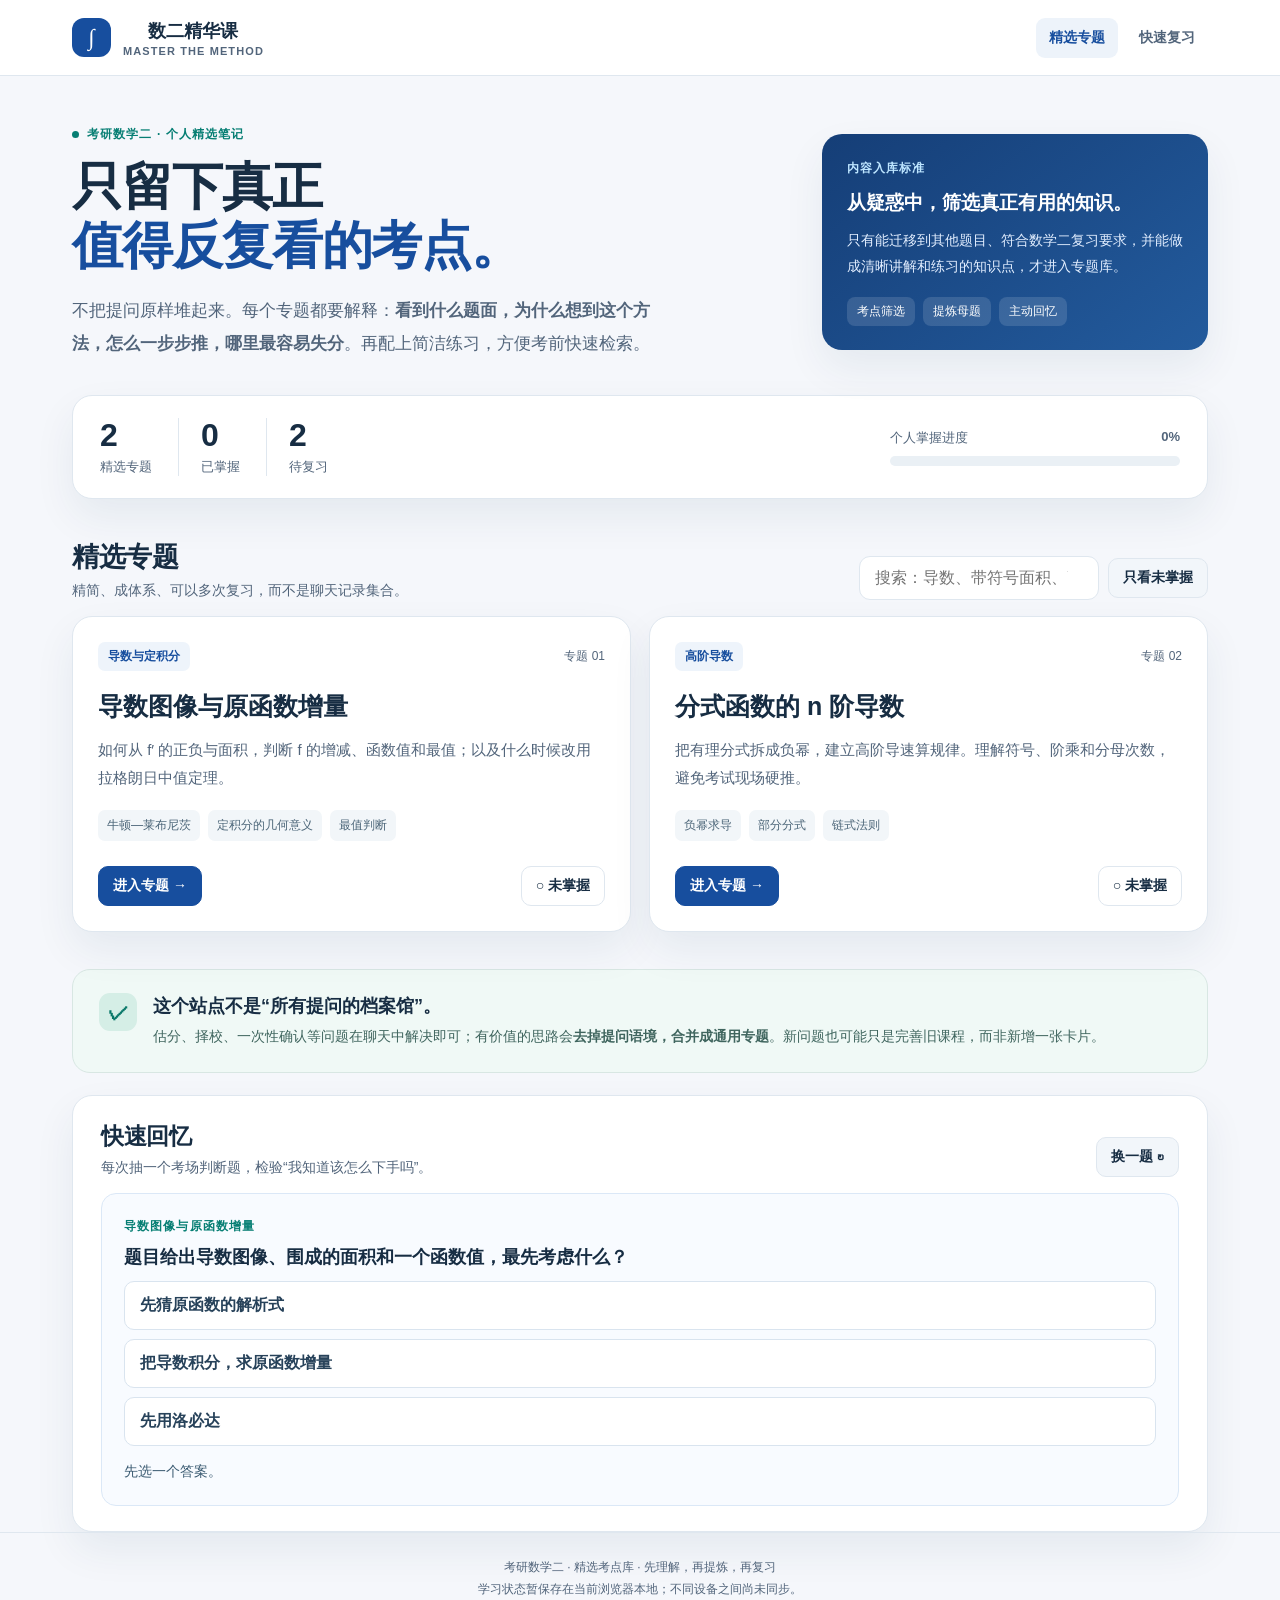
==== commit 6f7447de: "Preserve unmastered-topic filtering" ====
--- a/math2-study-site/index.html
+++ b/math2-study-site/index.html
@@ -55,7 +55,7 @@
       <section id="catalog-section" aria-labelledby="catalog-title">
         <div class="section-header">
           <div><h2 id="catalog-title">精选专题</h2><p>精简、成体系、可以多次复习，而不是聊天记录集合。</p></div>
-          <input id="search" class="search" type="search" placeholder="搜索：导数、带符号面积、高阶导……" aria-label="搜索精选专题"/>
+          <div style="display:flex;gap:9px;flex-wrap:wrap;align-items:center"><input id="search" class="search" type="search" placeholder="搜索：导数、带符号面积、高阶导……" aria-label="搜索精选专题"/><button type="button" id="only-unlearned" class="btn soft">只看未掌握</button></div>
         </div>
         <div class="catalog" id="catalog" aria-live="polite"></div>
         <div id="empty-state" class="focus" hidden><span class="focus-icon">?</span><div><h3>暂无匹配专题</h3><p>并不是每个问题都会变成课程；需要有明确考点价值才会新增。</p></div></div>
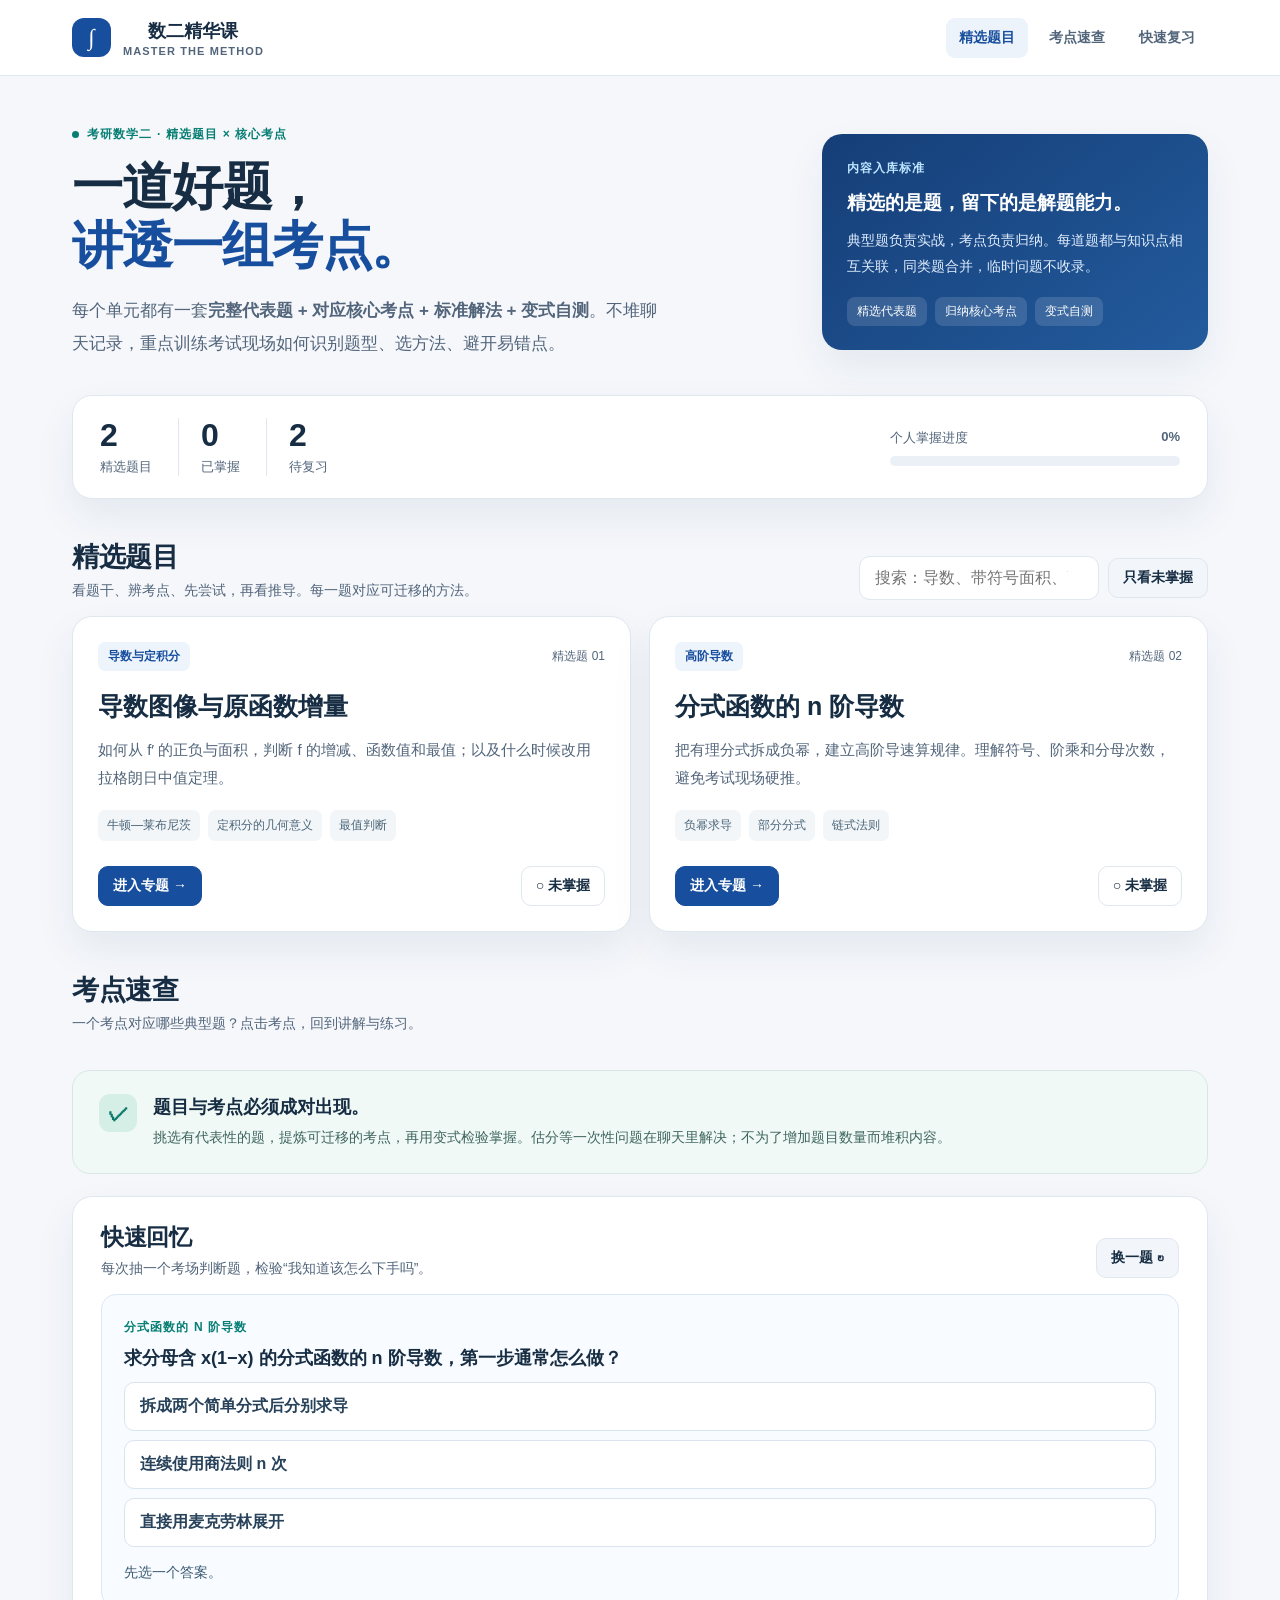
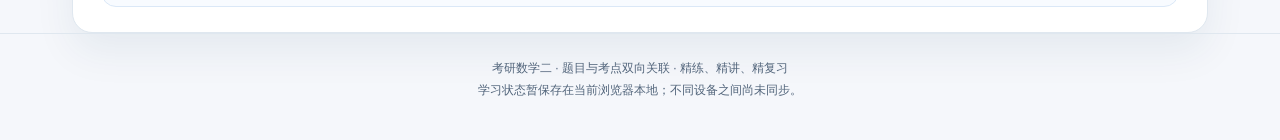
==== commit 9cf1fb3c: "Redesign home as paired representative problems and core concept index" ====
--- a/math2-study-site/index.html
+++ b/math2-study-site/index.html
@@ -4,7 +4,7 @@
   <meta charset="utf-8"/>
   <meta name="viewport" content="width=device-width, initial-scale=1"/>
   <meta name="theme-color" content="#174e9e"/>
-  <meta name="description" content="考研数学二精选考点：只整理值得反复复习、可以迁移解题的核心方法。"/>
+  <meta name="description" content="考研数学二精选题目与核心考点：每道代表题都有对应考点、完整解法与交互复习。"/>
   <title>数二精华课｜考研数学二</title>
   <link rel="stylesheet" href="assets/styles.css"/>
 </head>
@@ -16,7 +16,8 @@
         <span>数二精华课<small>MASTER THE METHOD</small></span>
       </button>
       <nav class="topnav" aria-label="站点导航">
-        <button type="button" id="nav-courses" class="active">精选专题</button>
+        <button type="button" id="nav-courses" class="active">精选题目</button>
+        <button type="button" id="nav-points">考点速查</button>
         <button type="button" id="nav-review">快速复习</button>
       </nav>
     </div>
@@ -26,23 +27,23 @@
     <div id="home-view">
       <section class="hero">
         <div>
-          <span class="eyebrow"><span class="dot"></span>考研数学二 · 个人精选笔记</span>
-          <h1>只留下真正<br/><em>值得反复看的考点。</em></h1>
-          <p>不把提问原样堆起来。每个专题都要解释：<strong>看到什么题面，为什么想到这个方法，怎么一步步推，哪里最容易失分</strong>。再配上简洁练习，方便考前快速检索。</p>
+          <span class="eyebrow"><span class="dot"></span>考研数学二 · 精选题目 × 核心考点</span>
+          <h1>一道好题，<br/><em>讲透一组考点。</em></h1>
+          <p>每个单元都有一套<strong>完整代表题 + 对应核心考点 + 标准解法 + 变式自测</strong>。不堆聊天记录，重点训练考试现场如何识别题型、选方法、避开易错点。</p>
         </div>
         <aside class="hero-brief" aria-label="专题筛选原则">
           <span class="eyebrow">内容入库标准</span>
-          <h3>从疑惑中，筛选真正有用的知识。</h3>
-          <p>只有能迁移到其他题目、符合数学二复习要求，并能做成清晰讲解和练习的知识点，才进入专题库。</p>
+          <h3>精选的是题，留下的是解题能力。</h3>
+          <p>典型题负责实战，考点负责归纳。每道题都与知识点相互关联，同类题合并，临时问题不收录。</p>
           <div class="steps">
-            <span>考点筛选</span><span>提炼母题</span><span>主动回忆</span>
+            <span>精选代表题</span><span>归纳核心考点</span><span>变式自测</span>
           </div>
         </aside>
       </section>
 
       <section class="dashboard" aria-label="学习进度">
         <div class="dashboard-main">
-          <div class="metric"><strong id="total-count">2</strong><span>精选专题</span></div>
+          <div class="metric"><strong id="total-count">2</strong><span>精选题目</span></div>
           <div class="metric"><strong id="done-count">0</strong><span>已掌握</span></div>
           <div class="metric"><strong id="review-count">2</strong><span>待复习</span></div>
         </div>
@@ -54,18 +55,25 @@
 
       <section id="catalog-section" aria-labelledby="catalog-title">
         <div class="section-header">
-          <div><h2 id="catalog-title">精选专题</h2><p>精简、成体系、可以多次复习，而不是聊天记录集合。</p></div>
+          <div><h2 id="catalog-title">精选题目</h2><p>看题干、辨考点、先尝试，再看推导。每一题对应可迁移的方法。</p></div>
           <div style="display:flex;gap:9px;flex-wrap:wrap;align-items:center"><input id="search" class="search" type="search" placeholder="搜索：导数、带符号面积、高阶导……" aria-label="搜索精选专题"/><button type="button" id="only-unlearned" class="btn soft">只看未掌握</button></div>
         </div>
         <div class="catalog" id="catalog" aria-live="polite"></div>
-        <div id="empty-state" class="focus" hidden><span class="focus-icon">?</span><div><h3>暂无匹配专题</h3><p>并不是每个问题都会变成课程；需要有明确考点价值才会新增。</p></div></div>
+        <div id="empty-state" class="focus" hidden><span class="focus-icon">?</span><div><h3>暂无匹配题目</h3><p>只有具有考研复习价值的典型题才会进入本题库。</p></div></div>
+      </section>
+
+      <section id="points-section" aria-labelledby="points-title">
+        <div class="section-header">
+          <div><h2 id="points-title">考点速查</h2><p>一个考点对应哪些典型题？点击考点，回到讲解与练习。</p></div>
+        </div>
+        <div class="point-grid" id="point-index"></div>
       </section>
 
       <div class="focus">
         <span class="focus-icon" aria-hidden="true">✓</span>
         <div>
-          <h3>这个站点不是“所有提问的档案馆”。</h3>
-          <p>估分、择校、一次性确认等问题在聊天中解决即可；有价值的思路会<strong>去掉提问语境，合并成通用专题</strong>。新问题也可能只是完善旧课程，而非新增一张卡片。</p>
+          <h3>题目与考点必须成对出现。</h3>
+          <p>挑选有代表性的题，提炼可迁移的考点，再用变式检验掌握。估分等一次性问题在聊天里解决；不为了增加题目数量而堆积内容。</p>
         </div>
       </div>
 
@@ -82,7 +90,7 @@
       <div class="lesson-main">
         <button type="button" id="back-home" class="back-btn">← 返回精选专题</button>
         <div class="lesson-heading">
-          <span class="eyebrow"><span class="dot"></span>数二精选专题 · <span id="lesson-number"></span></span>
+          <span class="eyebrow"><span class="dot"></span>精选题目 · <span id="lesson-number"></span></span>
           <h1 id="lesson-title"></h1>
           <p id="lesson-summary"></p>
           <div id="lesson-tags" class="lesson-tags"></div>
@@ -100,7 +108,7 @@
 
   <footer class="site-foot">
     <div class="shell">
-      考研数学二 · 精选考点库 · 先理解，再提炼，再复习
+      考研数学二 · 题目与考点双向关联 · 精练、精讲、精复习
       <div>学习状态暂保存在当前浏览器本地；不同设备之间尚未同步。</div>
     </div>
   </footer>
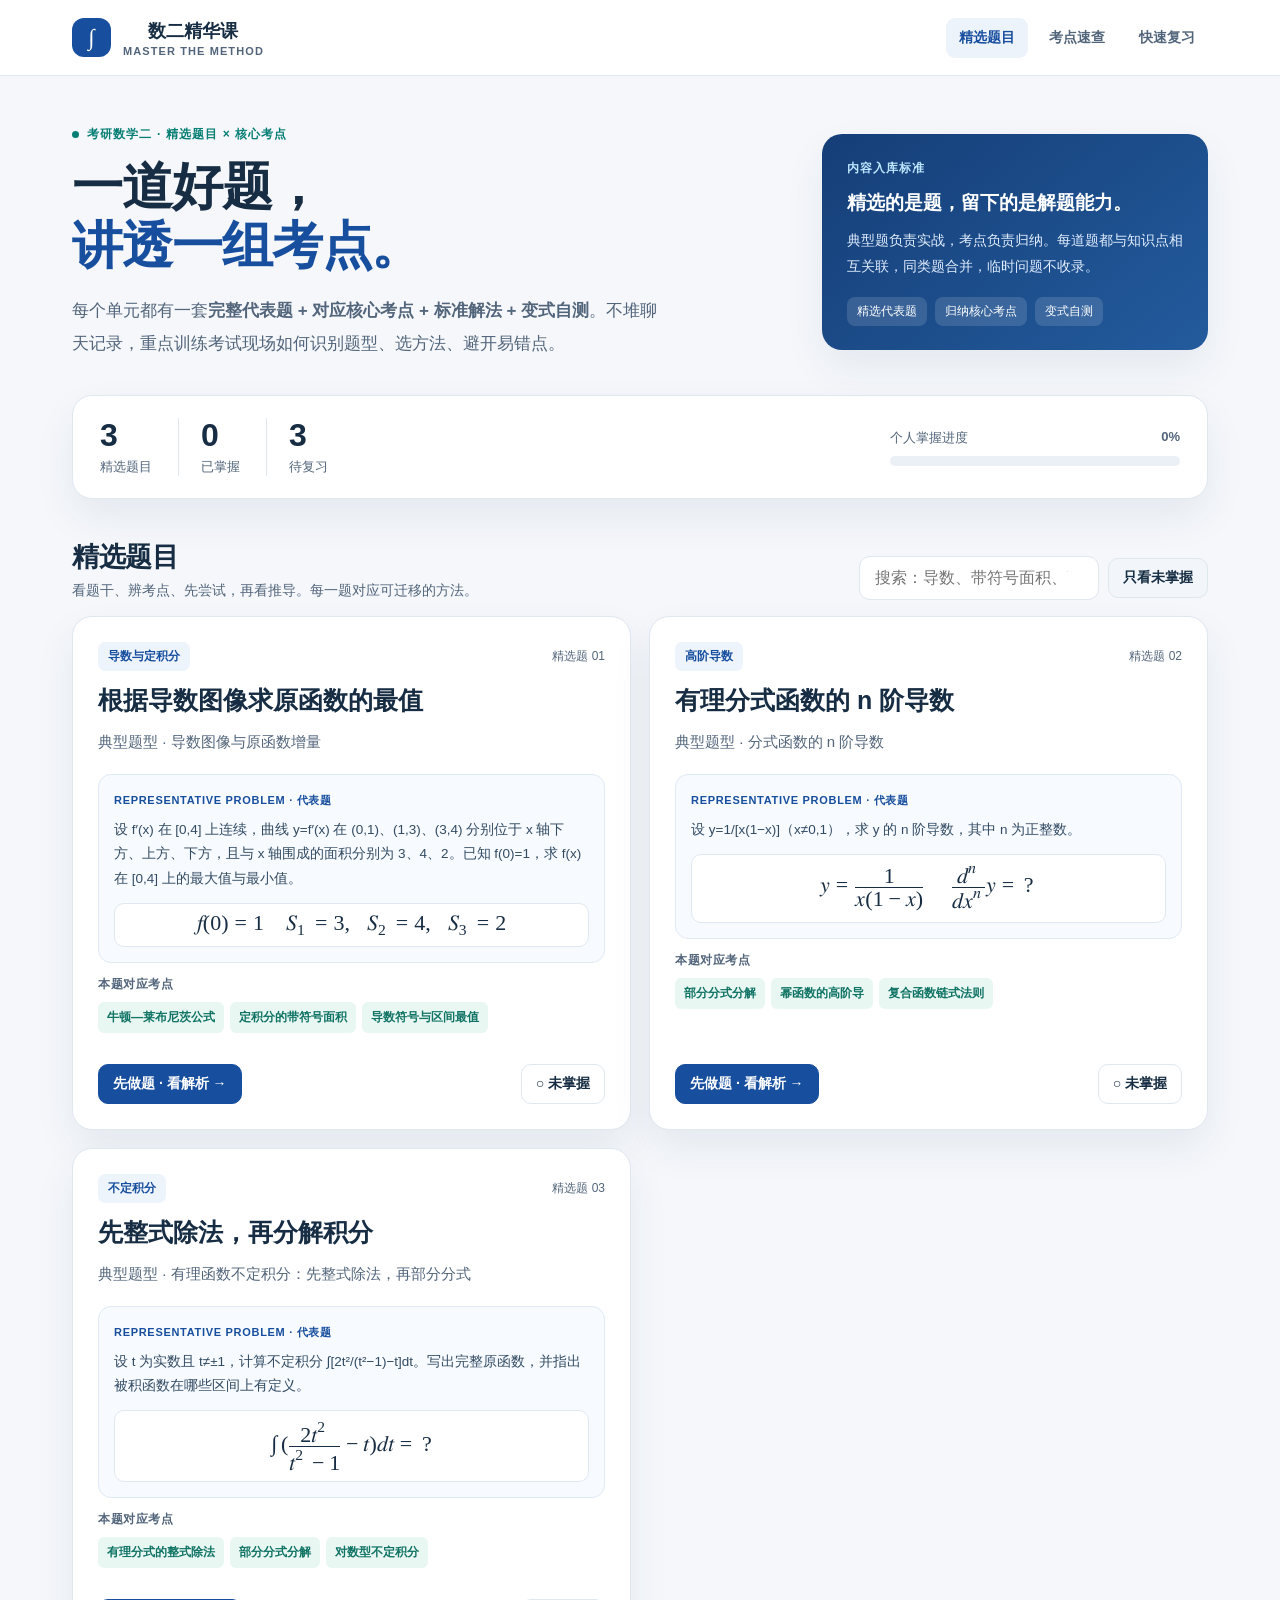
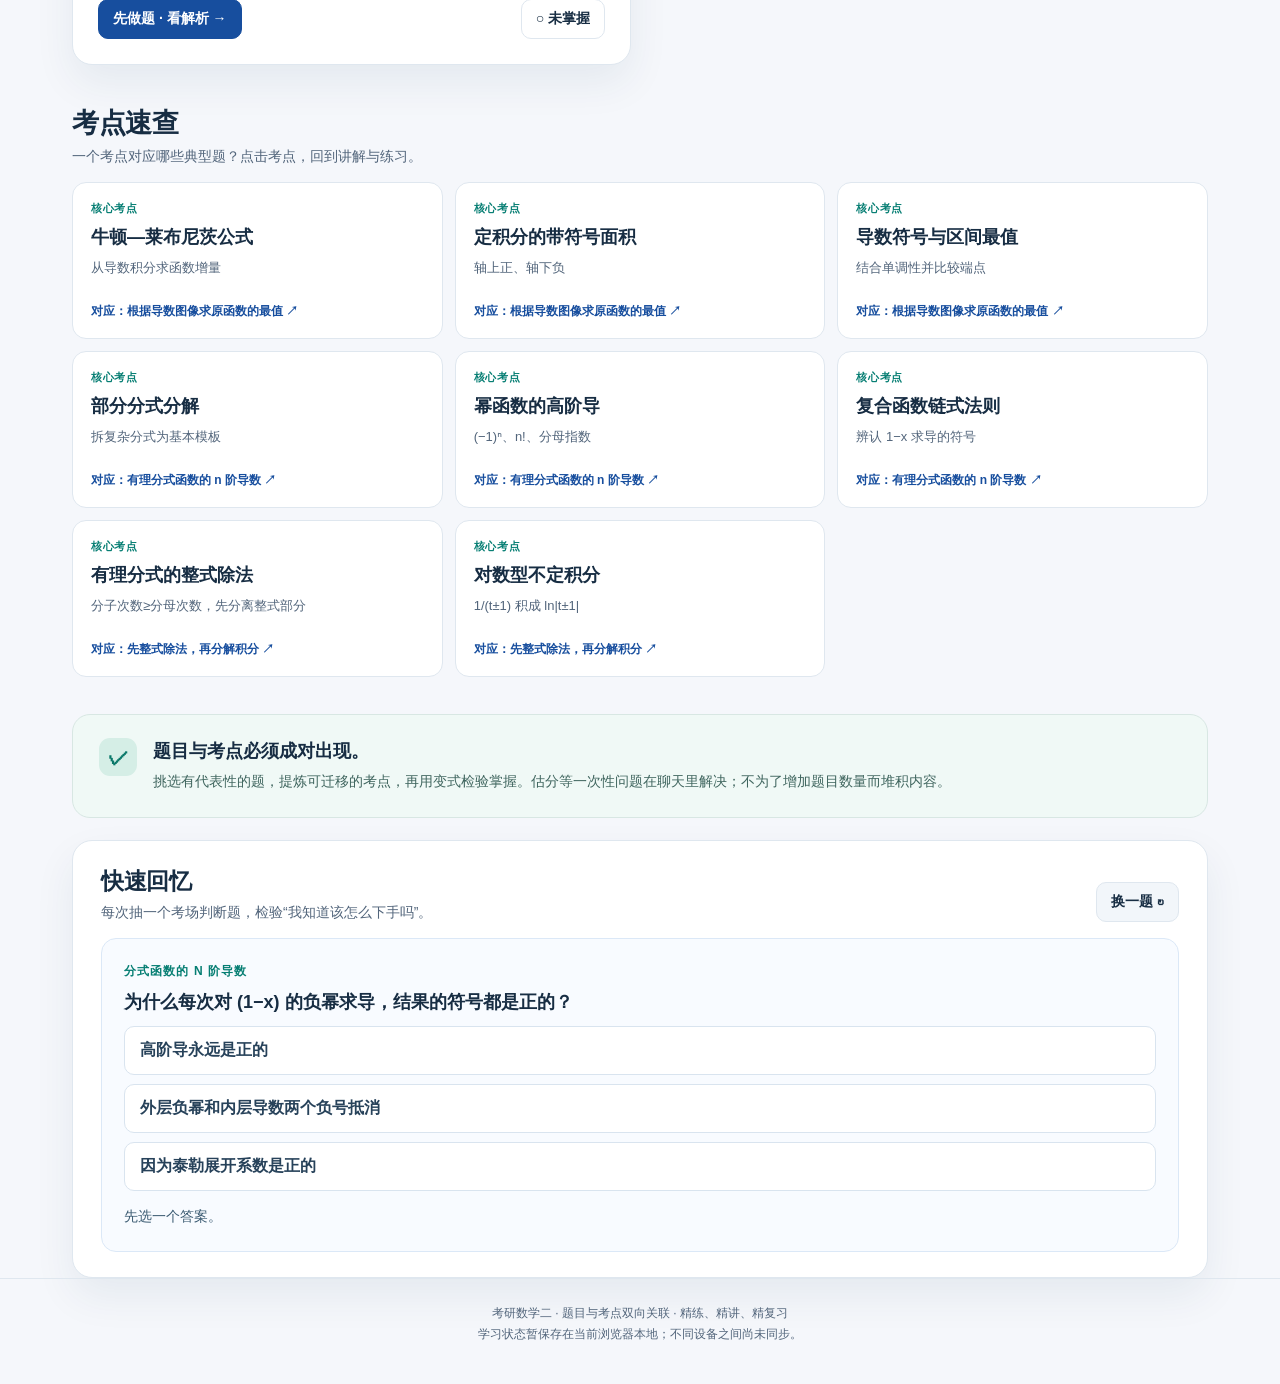
==== commit e8f79f81: "Bust stale mobile JS cache after K003 loading fix" ====
--- a/math2-study-site/index.html
+++ b/math2-study-site/index.html
@@ -112,6 +112,6 @@
       <div>学习状态暂保存在当前浏览器本地；不同设备之间尚未同步。</div>
     </div>
   </footer>
-  <script src="assets/site.js" defer></script>
+  <script src="assets/site.js?v=fix-k003-20261009" defer></script>
 </body>
 </html>
--- a/math2-study-site/assets/styles.css
+++ b/math2-study-site/assets/styles.css
@@ -166,3 +166,62 @@
  .value-grid{grid-template-columns:repeat(2,1fr)}
  .metric{padding-right:12px}
 }
+
+
+/* Paired representative problems and core exam concepts */
+#points-section{scroll-margin-top:96px}
+.point-grid{display:grid;grid-template-columns:repeat(3,minmax(0,1fr));gap:12px;margin-bottom:30px}
+.point-card{display:flex;flex-direction:column;gap:8px;background:#fff;border:1px solid var(--line);border-radius:14px;padding:18px;text-align:left;transition:transform .15s,border-color .15s;min-height:157px}
+.point-card:hover{border-color:#a5c6e6;transform:translateY(-2px)}
+.point-card .point-kicker{font-size:11px;font-weight:850;letter-spacing:.7px;text-transform:uppercase;color:var(--teal)}
+.point-card strong{font-size:18px;line-height:1.45;color:var(--ink)}
+.point-card .point-hint{color:var(--sub);line-height:1.6;font-size:13px}
+.point-card .point-link{color:var(--blue);margin-top:auto;font-weight:750;font-size:12px;padding-top:9px}
+.card-problem{margin:18px 0 0;padding:15px;border-radius:13px;border:1px solid #e0eaf5;background:#f7faff}
+.card-problem .problem-badge{display:inline-block;color:var(--blue);letter-spacing:.7px;font-size:11px;font-weight:900}
+.card-problem-desc{color:#324b63;font-size:13.5px;line-height:1.8;margin:10px 0}
+.card-math{margin-top:12px;background:#fff;border-radius:10px;border:1px solid #e0e9f3;padding:11px 8px;overflow:auto;text-align:center}
+.card-math math{font-size:clamp(16px,1.9vw,22px)}
+.card h3{margin:12px 0 10px}
+.card .card-concepts{margin:13px 0 0}
+.card .card-concepts h4{font-size:12px;letter-spacing:.6px;color:var(--sub);margin:0 0 9px}
+.card .card-concepts span{display:inline-block;font-size:12px;font-weight:680;background:#e9f7f3;color:#107364;border-radius:6px;margin:0 6px 6px 0;padding:7px 9px}
+.problem-section{padding:24px 26px!important;border-radius:16px;background:#f8fbff;border:1px solid #cddff2!important}
+.prose .problem-section+section{margin-top:32px;padding-top:28px}
+.problem-section .eyebrow{color:var(--blue)}
+.problem-section h2{margin-top:11px!important}
+.problem-section .problem-statement{background:#fff;border:1px solid #e1e9f1;border-radius:12px;padding:17px 20px;margin:13px 0 19px}
+.problem-section .problem-statement p{margin:5px 0 13px}
+.problem-conditions{font-size:13px!important;color:var(--sub)!important}
+.exam-point-list{display:flex;flex-wrap:wrap;gap:7px;margin-top:12px}
+.exam-point-list span{display:inline-block;background:#e6f6ef;color:#0a765f;border:1px solid #cae8db;border-radius:8px;padding:8px 12px;font-weight:740;font-size:13px}
+.hint-accordion{background:#fff;border:1px dashed #96b8d5;border-radius:12px;padding:14px 17px;margin-top:17px}
+.hint-accordion summary{color:var(--blue);font-weight:750;cursor:pointer}
+.hint-accordion p{margin-bottom:0}
+.signstrip{display:grid;grid-template-columns:repeat(3,minmax(0,1fr));gap:8px;margin:16px 0}
+.signstrip>div{display:flex;align-items:center;justify-content:center;gap:5px;flex-direction:column;border:1px solid #e0e7ef;padding:12px 8px;border-radius:9px;background:#f6f9fc;text-align:center}
+.signstrip>div:nth-child(1),.signstrip>div:nth-child(3){background:#fff6ed}
+.signstrip>div:nth-child(2){background:#ebf8f1}
+.signstrip span{font-weight:750;font-size:12px;color:#52657b}
+.signstrip strong{font-size:19px}
+.signstrip em{font-style:normal;color:var(--sub);font-size:13px}
+@media(max-width:920px){.point-grid{grid-template-columns:repeat(2,minmax(0,1fr))}}
+@media(max-width:590px){
+  .topnav{gap:2px}.topnav button{font-size:11.5px;padding:8px 7px}
+  .point-grid{grid-template-columns:1fr;gap:10px}
+  .point-card{min-height:auto;padding:16px}
+  .problem-section{padding:16px!important}
+  .problem-section .problem-statement{padding:13px}
+  .signstrip>div{padding:10px 4px}
+  .signstrip strong{font-size:16px}
+}
+
+/* Interactive coefficient substitution in rational integration (K003) */
+.decomp-lab{border:1px solid #cddff0;background:#f3f8fe;border-radius:15px;padding:19px;margin:18px 0}
+.decomp-lab-label{color:#285271;line-height:1.7;margin-bottom:12px}
+.decomp-lab .segment-tabs{margin:10px 0}
+.decomp-result{background:#fff;border:1px solid #dce7f3;border-radius:12px;padding:10px 14px;min-height:105px}
+.decomp-result .math{margin:8px 0;padding:13px 8px}
+.decomp-result p{font-size:14px;color:#426078;margin:10px 5px}
+.result-math{background:#ecf8f2;border-color:#c3e4d0}
+.result-math math{color:#12624a}
